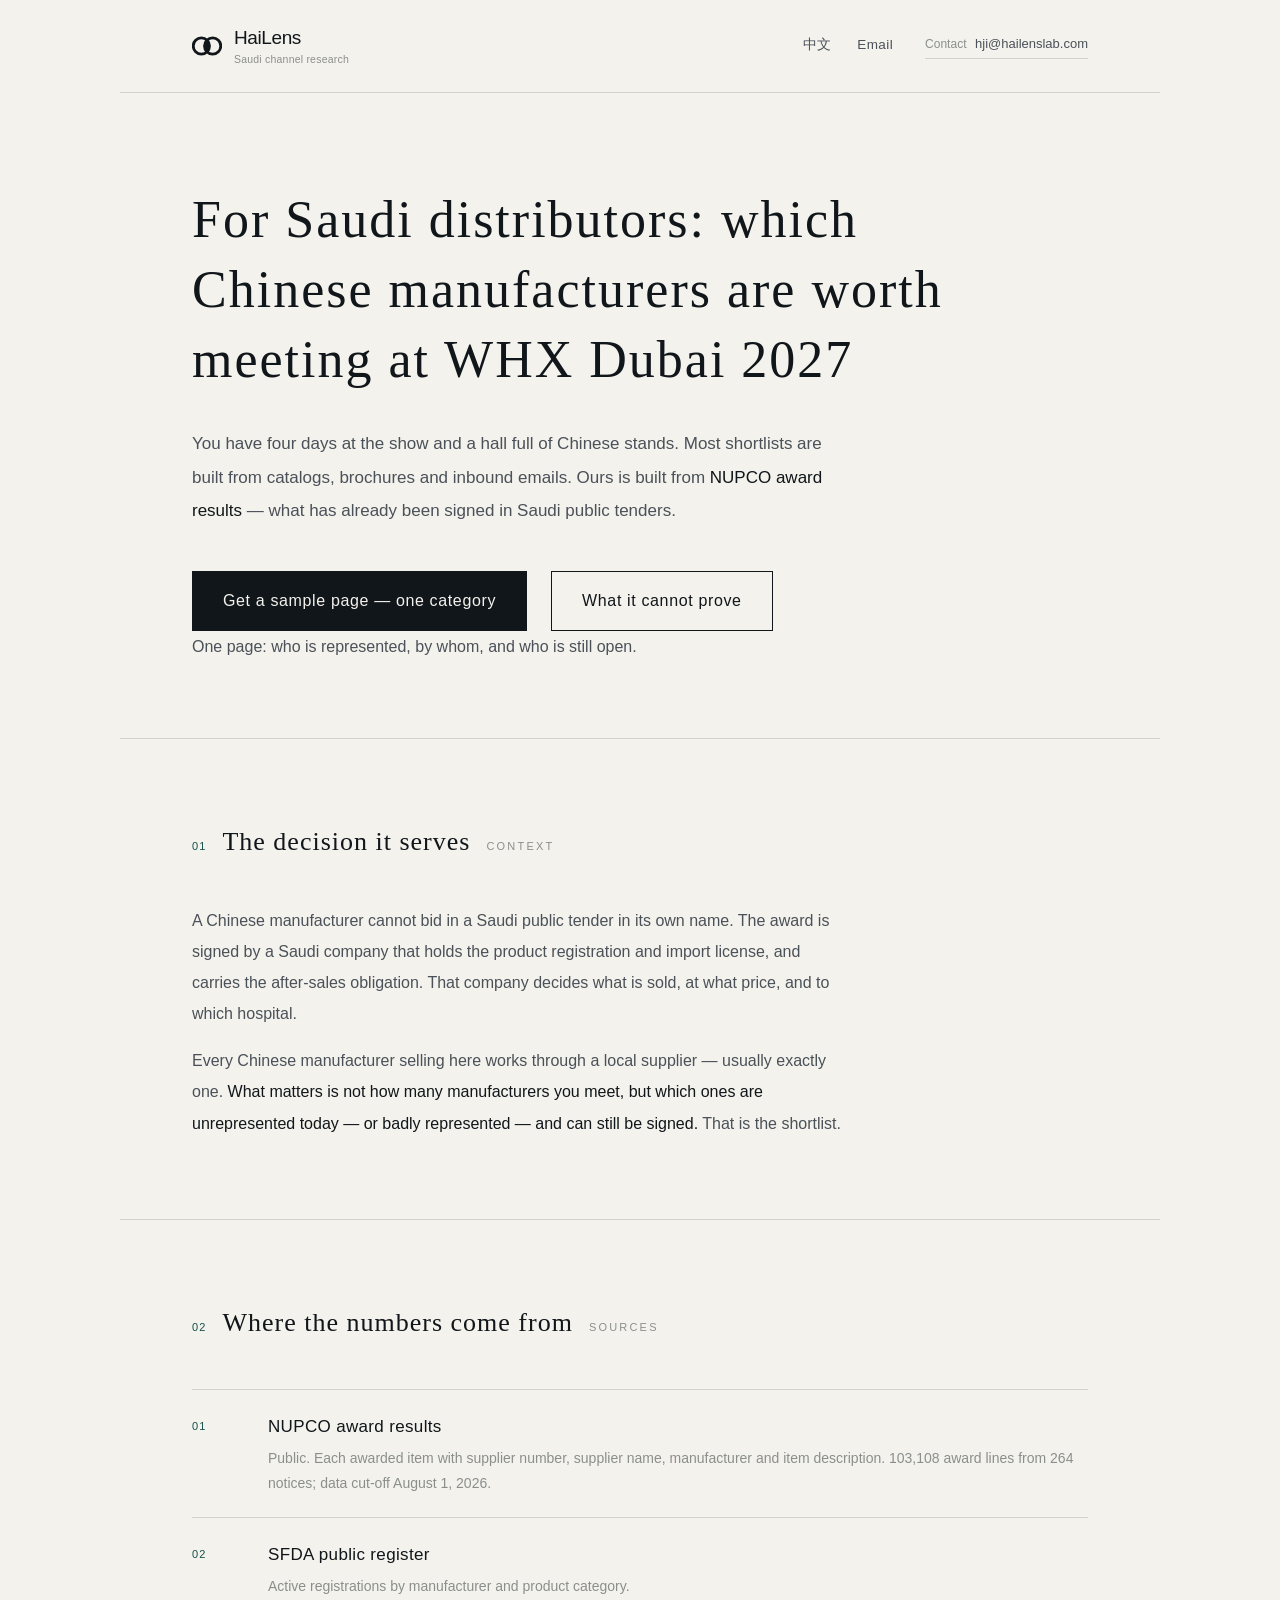
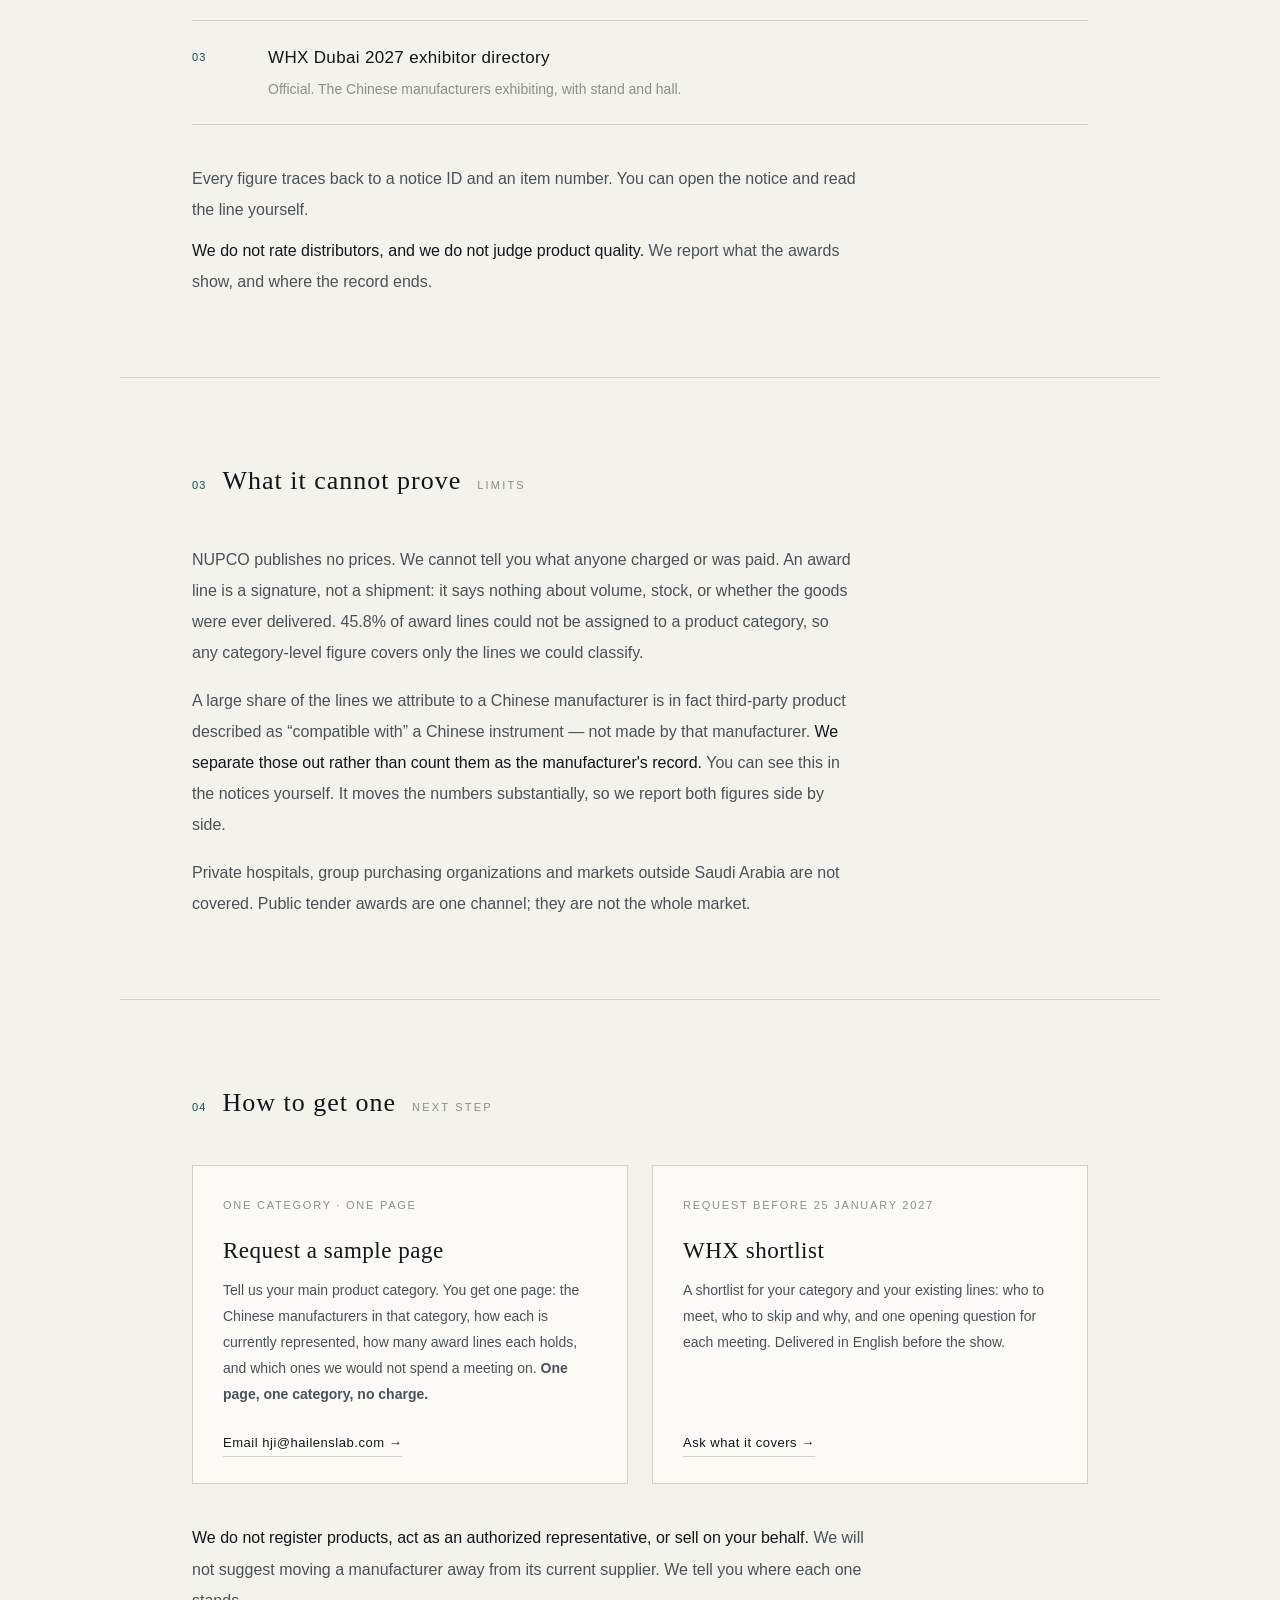
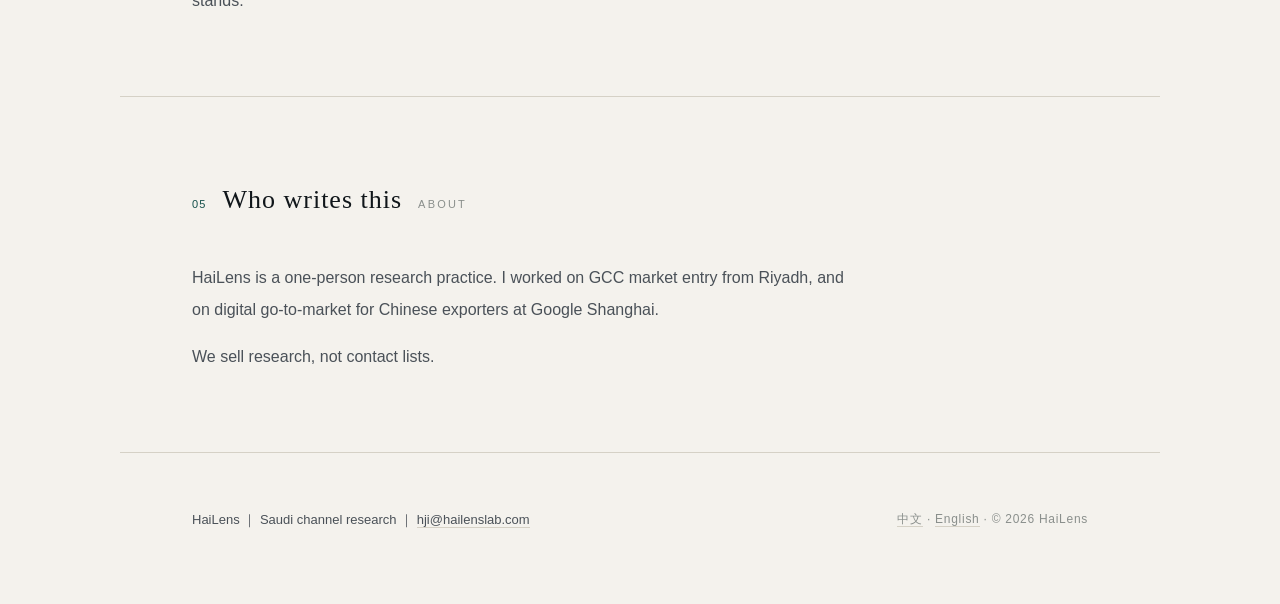
==== en/index.html @ 645e2575 "en: fresh-eyes business-English pass (12 edits) + About moved to bottom" ====
<!doctype html>
<html lang="en">
<head>
<meta charset="utf-8">
<meta name="viewport" content="width=device-width, initial-scale=1">
<title>HaiLens — Which Chinese manufacturers are worth meeting at WHX Dubai 2027</title>
<meta name="description" content="For Saudi distributors: which Chinese manufacturers in your category are already represented in NUPCO public tenders, by which local supplier, and which ones can be signed at low cost. Every figure traces to a notice ID.">
<meta property="og:type" content="website">
<meta property="og:url" content="https://hailenslab.com/en/">
<meta property="og:title" content="HaiLens — Which Chinese manufacturers are worth meeting at WHX Dubai 2027">
<meta property="og:description" content="Award results, not catalogs. For each Chinese manufacturer in your category: represented or not, by which local supplier, and how many award lines.">
<meta property="og:image" content="https://hailenslab.com/assets/og.png">
<meta name="twitter:card" content="summary_large_image">
<link rel="icon" href="../assets/favicon.svg" type="image/svg+xml">
<link rel="apple-touch-icon" href="../assets/apple-touch-icon.png">
<link rel="alternate" hreflang="zh-CN" href="https://hailenslab.com/">
<link rel="alternate" hreflang="en" href="https://hailenslab.com/en/">
<link rel="stylesheet" href="../assets/style.css">
<script src="../assets/hl-analytics.js" defer></script>
</head>
<body>

<header class="wrap top">
  <a class="brand" href="index.html">
    <img src="../assets/logo/hailens_mark_small.svg" width="30" height="30" alt="" aria-hidden="true">
    <span class="lockup"><span class="name">HaiLens</span><span class="tagline">Saudi channel research</span></span>
  </a>
  <nav class="nav" aria-label="Main">
    <a href="../index.html" hreflang="zh-CN" lang="zh-CN">中文</a>
    <a href="mailto:hji@hailenslab.com">Email</a>
  </nav>
  <a class="mail" href="mailto:hji@hailenslab.com"><span class="mail-lbl">Contact</span> hji@hailenslab.com</a>
</header>

<main>

  <section class="wrap hero">
    <h1>For Saudi distributors: which Chinese manufacturers are worth meeting at WHX Dubai 2027</h1>
    <p class="lede">
      You have four days at the show and a hall full of Chinese stands.
      Most shortlists are built from catalogs, brochures and inbound emails. Ours is built from <b>NUPCO award results</b> — what has already been signed in Saudi public tenders.
    </p>
    <div class="act">
      <a class="btn" href="mailto:hji@hailenslab.com?subject=Sample%20page%20request">Get a sample page — one category</a>
      <a class="btn ghost" href="#limits">What it cannot prove</a>
    </div>
    <p class="body">One page: who is represented, by whom, and who is still open.</p>
  </section>

  <section class="wrap sec" id="decision">
    <div class="sec-head">
      <span class="num">01</span>
      <h2>The decision it serves</h2>
      <span class="en">Context</span>
    </div>
    <p class="body">
      A Chinese manufacturer cannot bid in a Saudi public tender in its own name. The award is signed by a Saudi company that holds the product registration and import license, and carries the after-sales obligation. That company decides what is sold, at what price, and to which hospital.
    </p>
    <p class="body">
      Every Chinese manufacturer selling here works through a local supplier — usually exactly one. <b>What matters is not how many manufacturers you meet, but which ones are unrepresented today — or badly represented — and can still be signed.</b> That is the shortlist.
    </p>
  </section>

  <section class="wrap sec" id="data">
    <div class="sec-head">
      <span class="num">02</span>
      <h2>Where the numbers come from</h2>
      <span class="en">Sources</span>
    </div>
    <ol class="five" style="margin-top:44px">
      <li><span class="n">01</span><div><div class="t">NUPCO award results</div><div class="d">Public. Each awarded item with supplier number, supplier name, manufacturer and item description. 103,108 award lines from 264 notices; data cut-off August 1, 2026.</div></div></li>
      <li><span class="n">02</span><div><div class="t">SFDA public register</div><div class="d">Active registrations by manufacturer and product category.</div></div></li>
      <li><span class="n">03</span><div><div class="t">WHX Dubai 2027 exhibitor directory</div><div class="d">Official. The Chinese manufacturers exhibiting, with stand and hall.</div></div></li>
    </ol>
    <div class="sec-foot">
      <p>Every figure traces back to a notice ID and an item number. You can open the notice and read the line yourself.</p>
      <p><b>We do not rate distributors, and we do not judge product quality.</b> We report what the awards show, and where the record ends.</p>
    </div>
  </section>

  <section class="wrap sec" id="limits">
    <div class="sec-head">
      <span class="num">03</span>
      <h2>What it cannot prove</h2>
      <span class="en">Limits</span>
    </div>
    <p class="body">
      NUPCO publishes no prices. We cannot tell you what anyone charged or was paid.
      An award line is a signature, not a shipment: it says nothing about volume, stock, or whether the goods were ever delivered.
      45.8% of award lines could not be assigned to a product category, so any category-level figure covers only the lines we could classify.
    </p>
    <p class="body">
      A large share of the lines we attribute to a Chinese manufacturer is in fact third-party product described as “compatible with” a Chinese instrument — not made by that manufacturer. <b>We separate those out rather than count them as the manufacturer's record.</b> You can see this in the notices yourself. It moves the numbers substantially, so we report both figures side by side.
    </p>
    <p class="body">
      Private hospitals, group purchasing organizations and markets outside Saudi Arabia are not covered. Public tender awards are one channel; they are not the whole market.
    </p>
  </section>

  <section class="wrap sec" id="get">
    <div class="sec-head">
      <span class="num">04</span>
      <h2>How to get one</h2>
      <span class="en">Next step</span>
    </div>
    <div class="cards">
      <a class="card" href="mailto:hji@hailenslab.com?subject=Sample%20page%20request">
        <span class="lbl">One category · one page</span>
        <h3>Request a sample page</h3>
        <p>Tell us your main product category. You get one page: the Chinese manufacturers in that category, how each is currently represented, how many award lines each holds, and which ones we would not spend a meeting on. <b>One page, one category, no charge.</b></p>
        <span class="go">Email hji@hailenslab.com →</span>
      </a>
      <a class="card" href="mailto:hji@hailenslab.com?subject=WHX%20shortlist">
        <span class="lbl">Request before 25 January 2027</span>
        <h3>WHX shortlist</h3>
        <p>A shortlist for your category and your existing lines: who to meet, who to skip and why, and one opening question for each meeting. Delivered in English before the show.</p>
        <span class="go">Ask what it covers →</span>
      </a>
    </div>
    <div class="sec-foot">
      <p><b>We do not register products, act as an authorized representative, or sell on your behalf.</b> We will not suggest moving a manufacturer away from its current supplier. We tell you where each one stands.</p>
    </div>
  </section>

  <section class="wrap sec" id="about">
    <div class="sec-head">
      <span class="num">05</span>
      <h2>Who writes this</h2>
      <span class="en">About</span>
    </div>
    <p class="body">
      HaiLens is a one-person research practice. I worked on GCC market entry from Riyadh, and on digital go-to-market for Chinese exporters at Google Shanghai.
    </p>
    <p class="body">
      We sell research, not contact lists.
    </p>
  </section>

</main>

<footer class="wrap foot">
  <div class="l">HaiLens ｜ Saudi channel research ｜ <a href="mailto:hji@hailenslab.com">hji@hailenslab.com</a></div>
  <div class="r"><a href="../index.html" hreflang="zh-CN" lang="zh-CN">中文</a> · <a href="index.html">English</a> · © 2026 HaiLens</div>
</footer>

</body>
</html>
---- assets/style.css ----
:root{
  --ink:#10161A; --ink-2:#4A5158; --ink-3:#8A8F8C;
  --paper:#F4F2ED; --paper-hi:#FBFAF7; --rule:#D5D1C6;
  --accent:#14504B; --alert:#B4501E;
  --wrap:1040px;
  --serif:'Songti SC','Source Han Serif SC','Noto Serif SC',Georgia,serif;
  --sans:'Inter','PingFang SC','Helvetica Neue',Arial,sans-serif;
}
*{box-sizing:border-box;margin:0;padding:0}
html{-webkit-text-size-adjust:100%}
body{
  background:var(--paper);color:var(--ink);
  font-family:var(--sans);font-size:16px;line-height:1.75;
  -webkit-font-smoothing:antialiased;
}
.wrap{max-width:var(--wrap);margin:0 auto;padding:0 72px}
a{color:inherit}
hr{border:0;border-top:1px solid var(--rule)}
.lbl{font-size:11px;letter-spacing:.16em;text-transform:uppercase;color:var(--ink-3)}

/* ---------- 顶栏 ---------- */
.top{padding-top:26px;padding-bottom:26px;display:flex;justify-content:space-between;align-items:center;gap:32px;flex-wrap:wrap;border-bottom:1px solid var(--rule)}
.brand{display:flex;align-items:center;gap:12px;text-decoration:none}
.brand svg,.brand img{display:block;width:auto}
.brand .name{font-size:19px;font-weight:500;letter-spacing:-.4px}
.top .mail{font-size:13px;color:var(--ink-2);text-decoration:none;border-bottom:1px solid var(--rule);padding-bottom:2px;white-space:nowrap}
.top .mail:hover{color:var(--ink);border-bottom-color:var(--ink)}

/* ---------- 导航 ---------- */
.nav{display:flex;align-items:center;flex-wrap:wrap;gap:8px 26px;margin-left:auto}
.nav a{
  font-size:13.5px;color:var(--ink-2);text-decoration:none;letter-spacing:.03em;
  white-space:nowrap;padding-bottom:2px;border-bottom:1px solid transparent;
  transition:color .15s,border-color .15s;
}
.nav a:hover,.nav a[aria-current="page"]{color:var(--ink);border-bottom-color:var(--ink)}

/* ---------- 首屏 ---------- */
.hero{padding-top:96px;padding-bottom:80px}
.hero h1{
  font-family:var(--serif);font-weight:400;
  font-size:clamp(30px,4.4vw,52px);line-height:1.35;letter-spacing:2px;
  max-width:820px;
}
.hero .lede{
  margin-top:32px;max-width:660px;
  font-size:17px;line-height:1.95;color:var(--ink-2);
}
.hero .lede b{color:var(--ink);font-weight:500}
.hero .act{margin-top:44px;display:flex;align-items:center;gap:24px;flex-wrap:wrap}

.btn{
  display:inline-block;background:var(--ink);color:var(--paper);
  padding:15px 30px;font-size:16px;letter-spacing:.04em;text-decoration:none;
  border:1px solid var(--ink);transition:background .15s,border-color .15s;
}
.btn:hover{background:var(--accent);border-color:var(--accent)}
.btn.ghost{background:transparent;color:var(--ink)}
.btn.ghost:hover{background:var(--ink);border-color:var(--ink);color:var(--paper)}
.btn-note{font-size:13px;color:var(--ink-3)}

/* ---------- 通用节 ---------- */
.sec{padding-top:80px;padding-bottom:80px;border-top:1px solid var(--rule)}
.sec-head{display:flex;align-items:baseline;gap:16px;margin-bottom:40px}
.sec-head .num{font-size:11px;letter-spacing:.1em;color:var(--accent)}
.sec-head h2{font-family:var(--serif);font-size:26px;font-weight:400;letter-spacing:1px}
.sec-head .en{font-size:11px;letter-spacing:.2em;text-transform:uppercase;color:var(--ink-3)}
.body{font-size:16px;color:var(--ink-2);line-height:1.95;max-width:660px}
.body b{color:var(--ink);font-weight:500}
.body + .body{margin-top:16px}

/* ---------- 五项 ---------- */
.five{list-style:none;margin-top:8px;border-top:1px solid var(--rule)}
.five li{
  display:grid;grid-template-columns:56px 1fr;gap:20px;
  padding:22px 0;border-bottom:1px solid var(--rule);
}
.five .n{font-size:11px;letter-spacing:.1em;color:var(--accent);padding-top:5px}
.five .t{font-size:17px;letter-spacing:.02em}
.five .d{font-size:14px;color:var(--ink-3);margin-top:4px;line-height:1.75}

/* ---------- 不适合 ---------- */
.no{list-style:none;margin-top:4px}
.no li{
  padding:14px 0 14px 26px;position:relative;
  font-size:15px;color:var(--ink-2);border-bottom:1px solid var(--rule);
}
.no li::before{content:"";position:absolute;left:0;top:26px;width:12px;height:1px;background:var(--alert)}
.no li b{color:var(--ink);font-weight:500}

/* ---------- 表单 ---------- */
.form-wrap{display:grid;grid-template-columns:1fr 1.1fr;gap:72px;align-items:start}
.form{display:grid;gap:26px}
.field{display:grid;gap:7px}
.field label{font-size:11px;letter-spacing:.14em;color:var(--ink-3)}
.field label .opt{color:#B4B0A6;letter-spacing:.04em}
.field input,.field textarea{
  width:100%;border:0;border-bottom:1px solid var(--rule);
  background:transparent;padding:9px 0;
  font-family:inherit;font-size:16px;color:var(--ink);
  border-radius:0;appearance:none;
}
.field select{
  width:100%;border:0;border-bottom:1px solid var(--rule);
  background:transparent;padding:9px 0;
  font-family:inherit;font-size:16px;color:var(--ink);
  border-radius:0;
}
.field input:focus,.field textarea:focus,.field select:focus{outline:none;border-bottom-color:var(--ink)}
.field textarea{resize:vertical;min-height:64px}
.field input::placeholder,.field textarea::placeholder{color:#B4B0A6}
.form .btn{width:100%;text-align:center;margin-top:6px;cursor:pointer;font-family:inherit}
.form .fine{font-size:12px;color:var(--ink-3);line-height:1.8}
.hp{position:absolute;left:-9999px;width:1px;height:1px;overflow:hidden}

/* ---------- 为什么 ---------- */
.story{max-width:660px}
.story p{font-size:16px;line-height:2;color:var(--ink-2)}
.story p + p{margin-top:18px}
.story .last{font-family:var(--serif);font-size:22px;line-height:1.7;color:var(--ink);letter-spacing:.5px;margin-top:30px}

/* ---------- 页脚 ---------- */
.foot{padding-top:56px;padding-bottom:72px;border-top:1px solid var(--rule);display:flex;justify-content:space-between;gap:24px;flex-wrap:wrap}
.foot .l{font-size:13px;color:var(--ink-2)}
.foot .r{font-size:12px;color:var(--ink-3);letter-spacing:.06em}
.foot a{text-decoration:none;border-bottom:1px solid var(--rule)}

/* ---------- 提交成功页 ---------- */
.done{min-height:70vh;display:flex;flex-direction:column;justify-content:center;padding-top:96px;padding-bottom:96px}
.done h1{font-family:var(--serif);font-size:clamp(28px,4vw,44px);font-weight:400;letter-spacing:1.5px;line-height:1.4}
.done p{margin-top:26px;font-size:16px;color:var(--ink-2);max-width:560px;line-height:1.95}

@media (max-width:880px){
  .wrap{padding-left:24px;padding-right:24px}
  .hero{padding-top:56px;padding-bottom:48px}
  .sec{padding-top:56px;padding-bottom:56px}
  .form-wrap{grid-template-columns:1fr;gap:40px}
  .five li{grid-template-columns:36px 1fr;gap:12px}
  .top{gap:10px 16px;padding-top:20px;padding-bottom:16px}
  .nav{order:3;flex-basis:100%;margin-left:0;gap:6px 22px;padding-top:2px}
  .nav a{font-size:13px}
  .top .mail{margin-left:auto;font-size:12px}
  .foot{flex-direction:column;gap:10px}
  .foot .r{line-height:2}
}

/* ---------- 回信内容 ---------- */
.reply{margin-top:44px;padding-top:26px;border-top:1px solid var(--rule)}
.reply .lbl{margin-bottom:18px}
.reply ol{list-style:none;counter-reset:r}
.reply li{
  counter-increment:r;position:relative;padding:12px 0 12px 30px;
  font-size:14px;color:var(--ink-2);line-height:1.7;
  border-bottom:1px solid var(--rule);
}
.reply li::before{
  content:counter(r,decimal-leading-zero);position:absolute;left:0;top:13px;
  font-size:10px;letter-spacing:.08em;color:var(--accent);
}

.sample-form{margin-top:30px;max-width:820px;display:grid;grid-template-columns:repeat(3,1fr);gap:18px}
.sample-form .btn{grid-column:1/-1;justify-self:start;margin-top:6px;cursor:pointer;font-family:inherit}
.sample-form .fine{grid-column:1/-1;font-size:12px;color:var(--ink-3);line-height:1.8}
@media (max-width:820px){.sample-form{grid-template-columns:1fr}}

.scope-note{margin-top:14px;font-size:14px;color:var(--ink-3);letter-spacing:.02em}

/* ==========================================================
   门面页 v3：首页三屏 / 内容页 / 守则页
   ========================================================== */

/* ---------- 首页 ---------- */
.hero{padding-top:92px;padding-bottom:76px}
.hero .rules-line{margin-top:26px;font-size:13.5px;color:var(--ink-3);letter-spacing:.02em}
.hero .rules-line a{
  color:var(--ink-2);text-decoration:none;
  border-bottom:1px solid var(--rule);padding-bottom:2px;
  transition:color .15s,border-color .15s;
}
.hero .rules-line a:hover{color:var(--ink);border-bottom-color:var(--ink)}

.sec-foot{margin-top:38px;max-width:680px}
.sec-foot p{font-size:16px;color:var(--ink-2);line-height:1.95}
.sec-foot p + p{margin-top:10px}
.sec-foot b{color:var(--ink);font-weight:500}
.sec-link a{
  color:var(--ink);text-decoration:none;
  border-bottom:1px solid var(--rule);padding-bottom:2px;
}
.sec-link a:hover{border-bottom-color:var(--ink)}

/* ---------- 两张卡 ---------- */
.cards{display:grid;grid-template-columns:1fr 1fr;gap:24px;margin-top:8px}
.card{
  display:flex;flex-direction:column;
  padding:30px 30px 26px;min-height:236px;
  background:var(--paper-hi);border:1px solid var(--rule);
  text-decoration:none;
  transition:border-color .15s,background .15s,transform .15s;
}
.card:hover{border-color:var(--ink)}
.card .lbl{display:block;margin-bottom:18px}
.card h3{
  font-family:var(--serif);font-size:23px;font-weight:500;
  letter-spacing:.5px;line-height:1.5;color:var(--ink);
}
.card p{
  margin-top:10px;font-size:14px;line-height:1.85;color:var(--ink-2);
  max-width:none;
}
.card .go{
  margin-top:auto;padding-top:24px;
  font-size:13px;letter-spacing:.04em;color:var(--ink);
  border-bottom:1px solid var(--rule);align-self:flex-start;
  padding-bottom:2px;
}
.card:hover .go{color:var(--accent);border-bottom-color:var(--accent)}

.start-foot{
  margin-top:48px;padding-top:26px;border-top:1px solid var(--rule);
  display:flex;justify-content:space-between;align-items:baseline;
  gap:16px 32px;flex-wrap:wrap;
}
.founder{
  font-family:var(--serif);font-size:18px;line-height:1.85;
  letter-spacing:.3px;max-width:680px;
}
.founder a{color:var(--ink);text-decoration:none}
.founder a:hover{color:var(--accent)}
.founder .go{
  font-family:var(--sans);font-size:13px;color:var(--ink-3);
  white-space:nowrap;margin-left:6px;
}
.founder a:hover .go{color:var(--accent)}
.contact-line{font-size:13.5px;color:var(--ink-3);white-space:nowrap}
.contact-line a{
  color:var(--ink-2);text-decoration:none;
  border-bottom:1px solid var(--rule);padding-bottom:2px;
}
.contact-line a:hover{color:var(--ink);border-bottom-color:var(--ink)}

/* ---------- 内容页（about / apply） ---------- */
.page-hero{padding-top:76px;padding-bottom:40px}
.page-hero .kicker{
  font-size:11px;letter-spacing:.18em;text-transform:uppercase;
  color:var(--accent);
}
.page-hero h1{
  font-family:var(--serif);font-weight:400;
  font-size:clamp(30px,4.2vw,46px);line-height:1.35;letter-spacing:1.5px;
  margin-top:14px;
}
.page-body{padding-bottom:88px}
.apply-lead{margin-bottom:8px}
.apply-lead .body + .body{margin-top:16px}

/* ---------- 守则页 ---------- */
.principles{padding-bottom:0}
.principles .pr-hero{padding-top:72px;padding-bottom:8px}
.principles .kicker{
  font-size:11px;letter-spacing:.18em;text-transform:uppercase;
  color:var(--accent);
}
.principles .pr-hero h1{
  font-family:var(--serif);font-weight:400;
  font-size:clamp(34px,4.6vw,52px);line-height:1.25;letter-spacing:2px;
  margin-top:14px;
}
.principles .sub{
  font-family:var(--serif);font-size:21px;line-height:1.7;
  color:var(--ink-2);margin-top:14px;letter-spacing:.4px;max-width:760px;
}
.principles .lede{
  max-width:760px;margin-top:22px;font-size:16px;line-height:1.95;
  color:var(--ink-2);
}
.principles .lede b{color:var(--ink);font-weight:600}
.principles .chain-note{
  margin-top:16px;padding-left:14px;border-left:2px solid var(--accent);
  font-family:var(--serif);font-size:17px;line-height:1.9;
  color:var(--ink-2);max-width:780px;
}
.principles .pr-rule{border:0;border-top:1px solid var(--rule);margin:40px 0 0}
.principles .pr-item{
  display:grid;grid-template-columns:92px 1fr;gap:26px;
  padding:30px 0;border-top:1px solid var(--rule);
}
.principles .pr-item:first-of-type{border-top:0}
.principles .pno{
  font-family:var(--serif);font-size:44px;line-height:1;
  color:var(--accent);letter-spacing:-1px;
}
.principles .pno small{
  display:block;font-family:var(--sans);font-size:10px;
  letter-spacing:.16em;color:var(--ink-3);margin-top:8px;
}
.principles .pr-item h2{
  font-family:var(--serif);font-size:25px;font-weight:500;letter-spacing:.5px;
}
.principles .principle{
  font-size:16px;line-height:1.9;color:var(--ink);
  margin-top:8px;max-width:760px;
}
.principles .principle b{font-weight:600}
.principles .why{
  font-size:13.5px;line-height:1.8;color:var(--ink-2);
  margin-top:8px;max-width:760px;
}
.principles .ex{
  margin-top:14px;background:var(--paper-hi);border-left:2px solid var(--rule);
  padding:12px 16px;font-size:13px;line-height:1.8;color:var(--ink-2);
  max-width:820px;
}
.principles .ex .lbl{
  font-size:10.5px;letter-spacing:.14em;color:var(--ink-3);
  text-transform:uppercase;display:block;margin-bottom:3px;
}
.principles .ex b{color:var(--ink);font-weight:600}

.principles .check{margin-top:38px;background:var(--ink);color:var(--paper);padding:28px 32px}
.principles .check h3{
  font-family:var(--serif);font-size:20px;font-weight:400;letter-spacing:.5px;
}
.principles .check ol{margin:14px 0 0 18px;font-size:14px;line-height:1.9;color:#D8DFDB}
.principles .check li{padding:4px 0}
.principles .check b{color:#fff;font-weight:600}

.principles .quote{
  margin-top:34px;padding:24px 28px;border-left:2px solid var(--accent);
  background:var(--paper-hi);
}
.principles .quote p{
  font-family:var(--serif);font-size:20px;line-height:1.85;letter-spacing:.4px;
}
.principles .honest{
  margin-top:26px;border:1px solid var(--rule);padding:16px 18px;
  font-size:13px;color:var(--ink-2);line-height:1.8;
}
.principles .honest b{color:var(--ink)}
.principles .fine{
  margin-top:24px;font-size:12px;color:var(--ink-3);
  line-height:1.8;max-width:840px;
}
.principles .pr-block{padding-top:76px;padding-bottom:84px}
.principles .pr-block .body{margin-bottom:8px}
.principles .pr-block .five{margin-top:8px}
.principles .pr-block .body + .no{margin-top:24px}
.principles .pr-block .no li{max-width:780px}

/* ---------- 窄屏补充 ---------- */
@media (max-width:880px){
  .hero{padding-top:48px;padding-bottom:44px}
  .hero .act{gap:14px}
  .cards{grid-template-columns:1fr;gap:16px}
  .card{min-height:0;padding:24px 22px}
  .card h3{font-size:21px}
  .card .go{padding-top:20px}
  .start-foot{flex-direction:column;align-items:flex-start;gap:10px;margin-top:36px;padding-top:22px}
  .founder{font-size:16px}
  .contact-line{white-space:normal}
  .page-hero{padding-top:48px;padding-bottom:32px}
  .page-body{padding-bottom:60px}
  .principles .pr-hero{padding-top:48px}
  .principles .pr-hero h1{font-size:34px}
  .principles .sub{font-size:19px}
  .principles .pr-item{grid-template-columns:56px 1fr;gap:14px;padding:26px 0}
  .principles .pno{font-size:30px}
  .principles .check{padding:22px 20px}
  .principles .quote{padding:20px}
  .principles .quote p{font-size:18px}
  .principles .pr-block{padding-top:52px;padding-bottom:56px}
}

/* ---------- 首屏补充说明 / 直连说明 ---------- */
.hero-note{margin-top:14px;font-size:13px;color:var(--ink-3);line-height:1.75;letter-spacing:.02em;max-width:720px}

/* ---------- 卡片价格 ---------- */
.card .price{font-size:14px;color:var(--ink);font-weight:600;letter-spacing:.02em;margin-top:10px;line-height:1.7}
.card .price-sub{font-size:12.5px;color:var(--ink-3);margin-top:4px;line-height:1.7}

/* ---------- 品牌锁定：海镜 HaiLens + 定位陈述 ---------- */
.brand .lockup{display:flex;flex-direction:column;gap:3px;line-height:1.25}
.brand .tagline{font-size:10.5px;color:var(--ink-3);letter-spacing:.02em;white-space:nowrap}
.top .mail .mail-lbl{color:var(--ink-3);margin-right:5px;font-size:12px}
@media (max-width:820px){
  .brand .tagline{min-width:0;white-space:normal;max-width:210px;line-height:1.35}
  .sec-head .en{display:none}
}
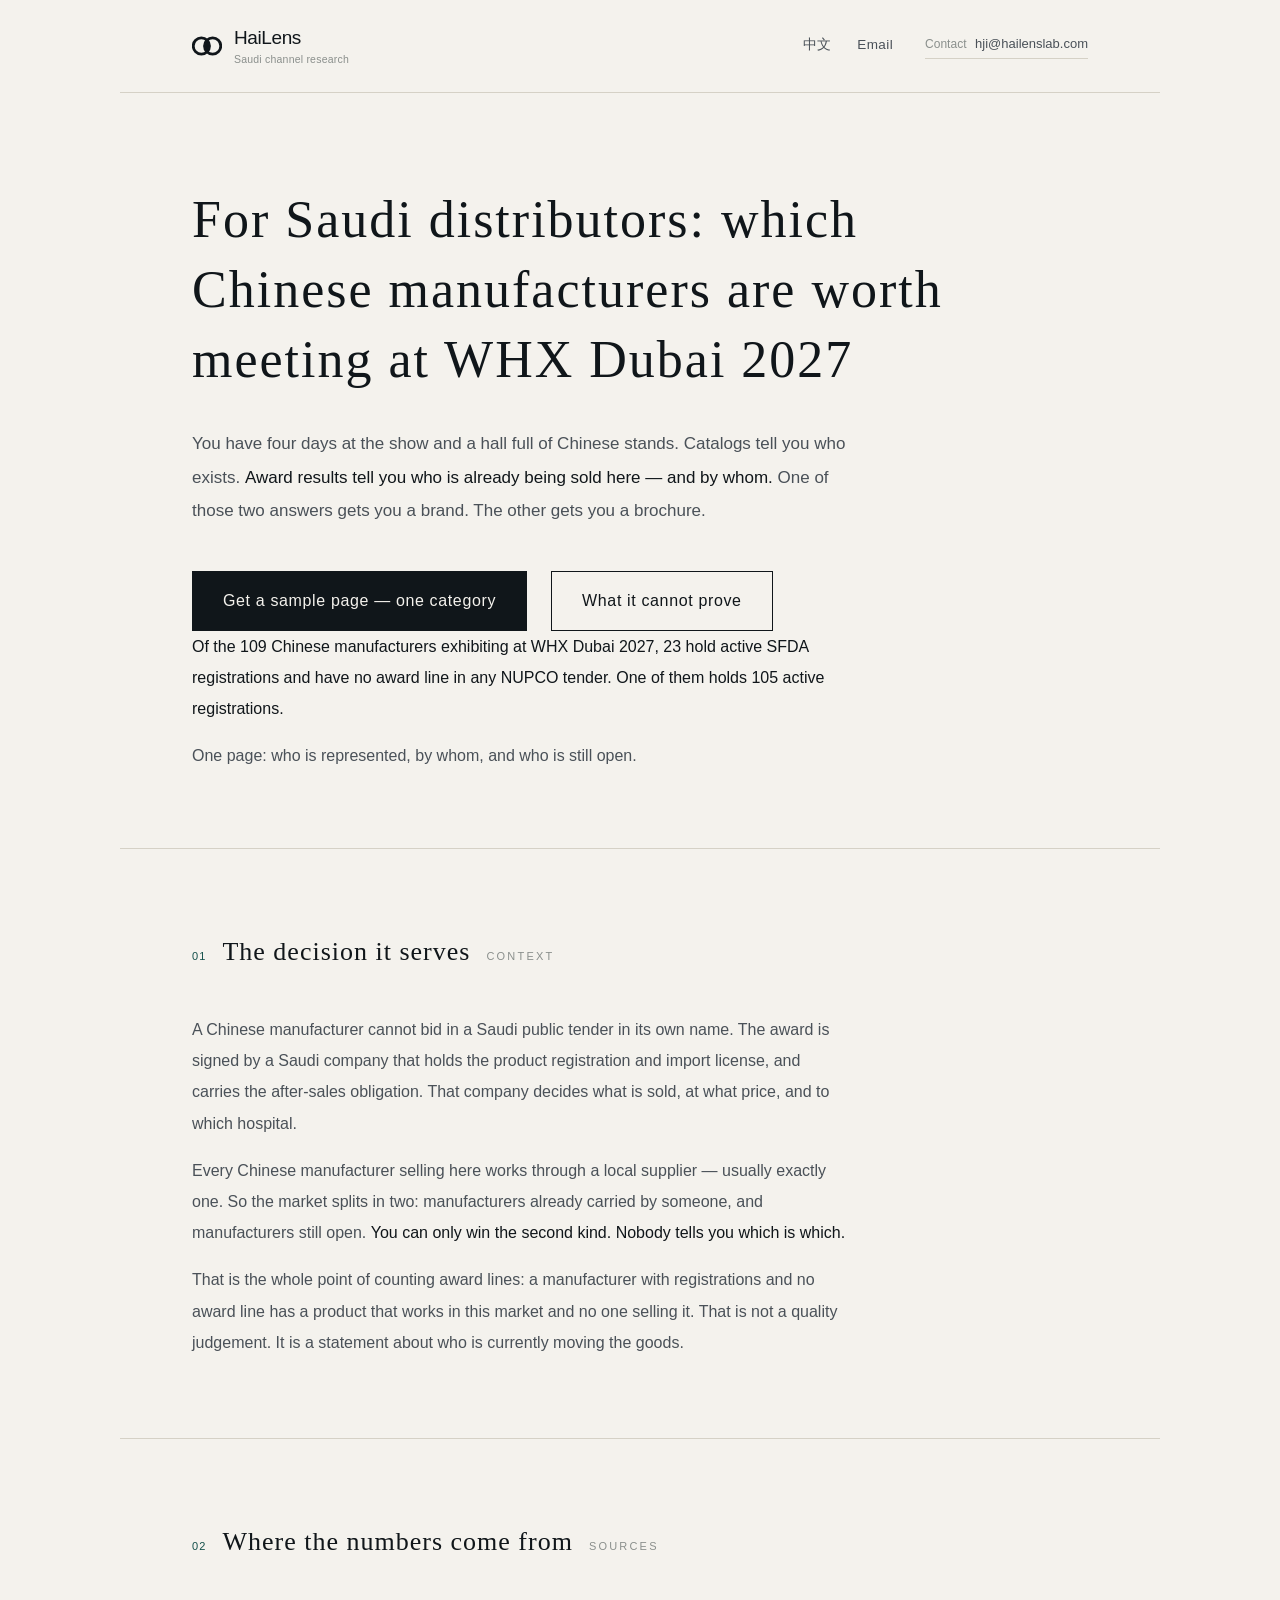
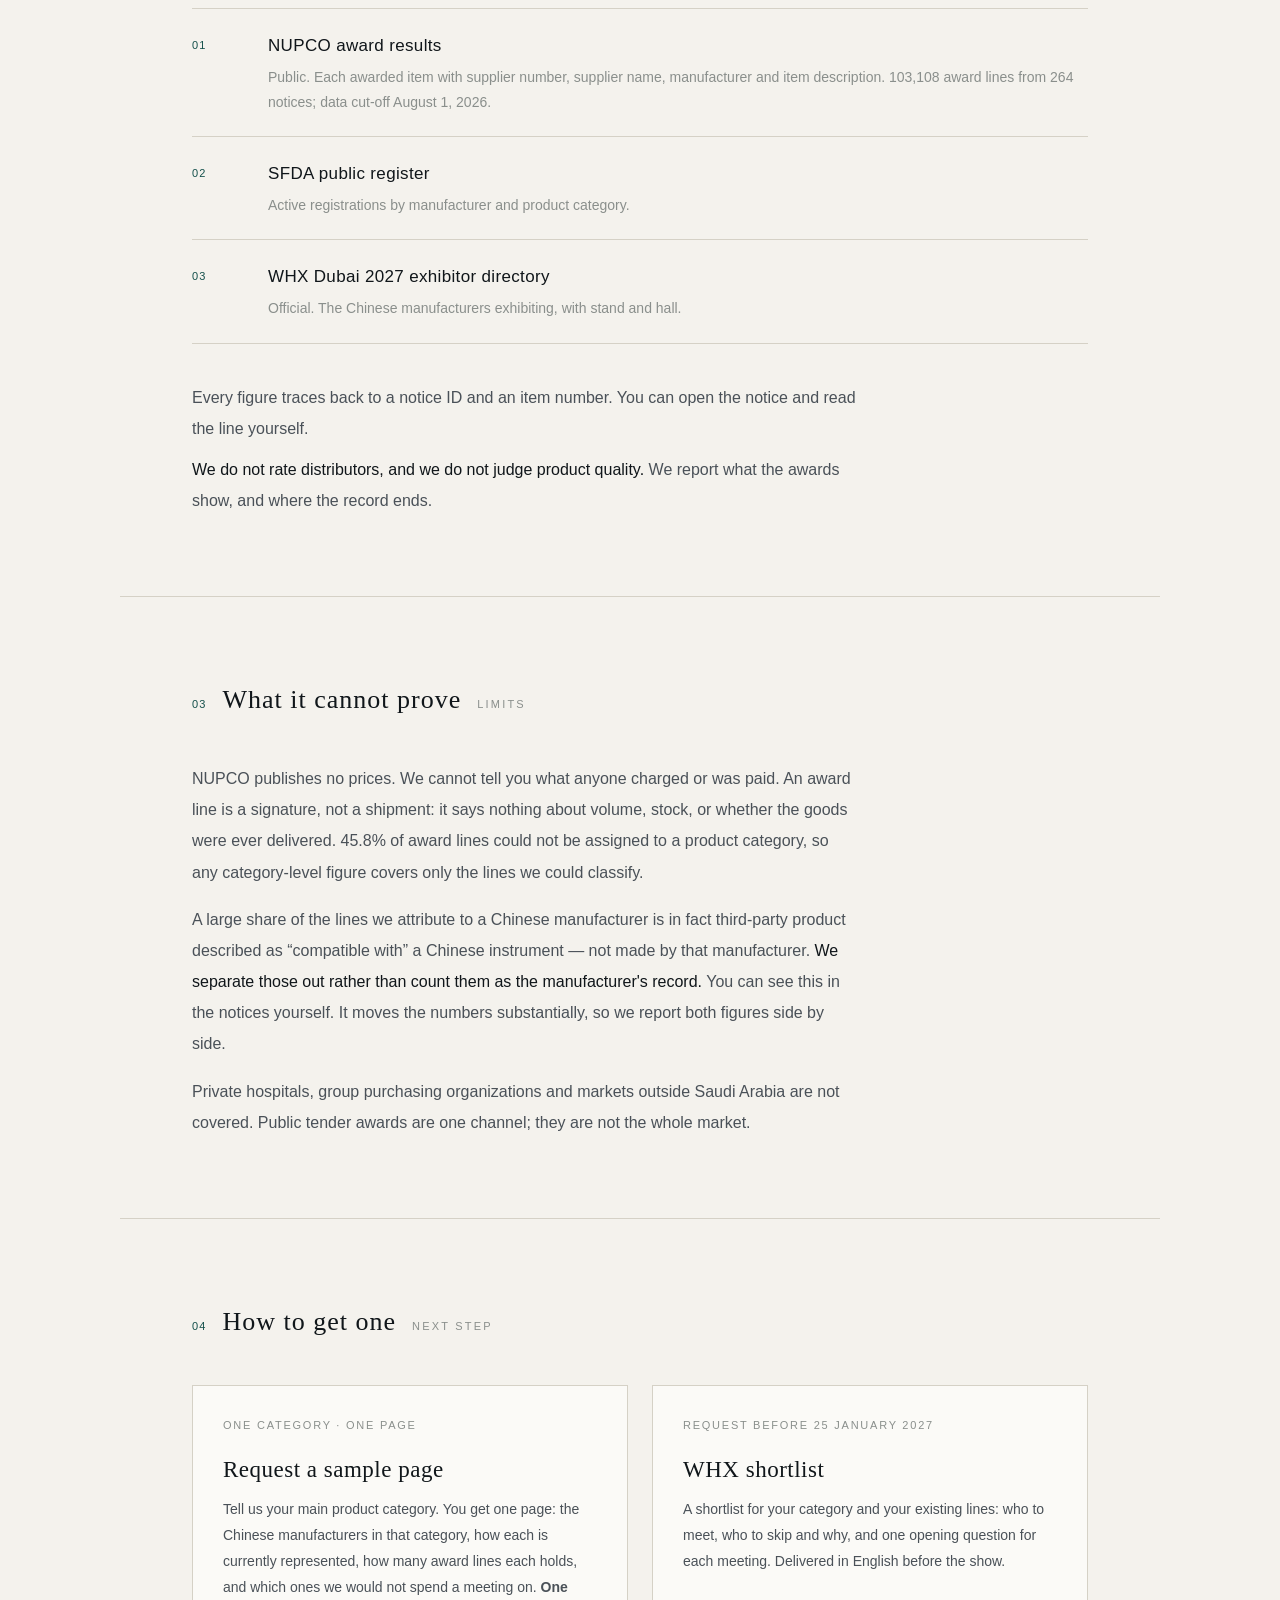
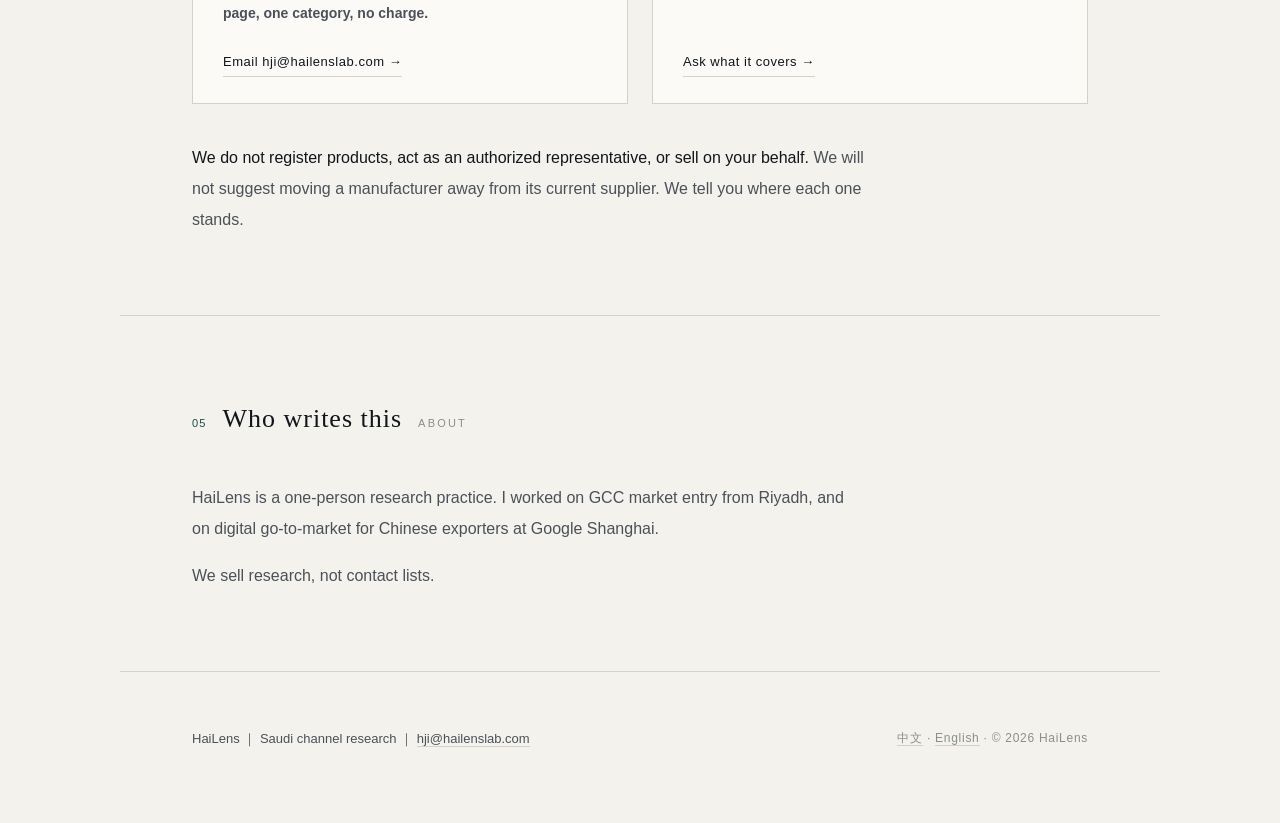
==== commit 71009662: "en: lead with the so-what - open vs already-taken brands, add the 23/109 and 105 numbers" ====
--- a/en/index.html
+++ b/en/index.html
@@ -38,12 +38,14 @@
     <h1>For Saudi distributors: which Chinese manufacturers are worth meeting at WHX Dubai 2027</h1>
     <p class="lede">
       You have four days at the show and a hall full of Chinese stands.
-      Most shortlists are built from catalogs, brochures and inbound emails. Ours is built from <b>NUPCO award results</b> — what has already been signed in Saudi public tenders.
+      Catalogs tell you who exists. <b>Award results tell you who is already being sold here — and by whom.</b>
+      One of those two answers gets you a brand. The other gets you a brochure.
     </p>
     <div class="act">
       <a class="btn" href="mailto:hji@hailenslab.com?subject=Sample%20page%20request">Get a sample page — one category</a>
       <a class="btn ghost" href="#limits">What it cannot prove</a>
     </div>
+    <p class="body"><b>Of the 109 Chinese manufacturers exhibiting at WHX Dubai 2027, 23 hold active SFDA registrations and have no award line in any NUPCO tender. One of them holds 105 active registrations.</b></p>
     <p class="body">One page: who is represented, by whom, and who is still open.</p>
   </section>
 
@@ -57,7 +59,10 @@
       A Chinese manufacturer cannot bid in a Saudi public tender in its own name. The award is signed by a Saudi company that holds the product registration and import license, and carries the after-sales obligation. That company decides what is sold, at what price, and to which hospital.
     </p>
     <p class="body">
-      Every Chinese manufacturer selling here works through a local supplier — usually exactly one. <b>What matters is not how many manufacturers you meet, but which ones are unrepresented today — or badly represented — and can still be signed.</b> That is the shortlist.
+      Every Chinese manufacturer selling here works through a local supplier — usually exactly one. So the market splits in two: manufacturers already carried by someone, and manufacturers still open. <b>You can only win the second kind. Nobody tells you which is which.</b>
+    </p>
+    <p class="body">
+      That is the whole point of counting award lines: a manufacturer with registrations and no award line has a product that works in this market and no one selling it. That is not a quality judgement. It is a statement about who is currently moving the goods.
     </p>
   </section>
 
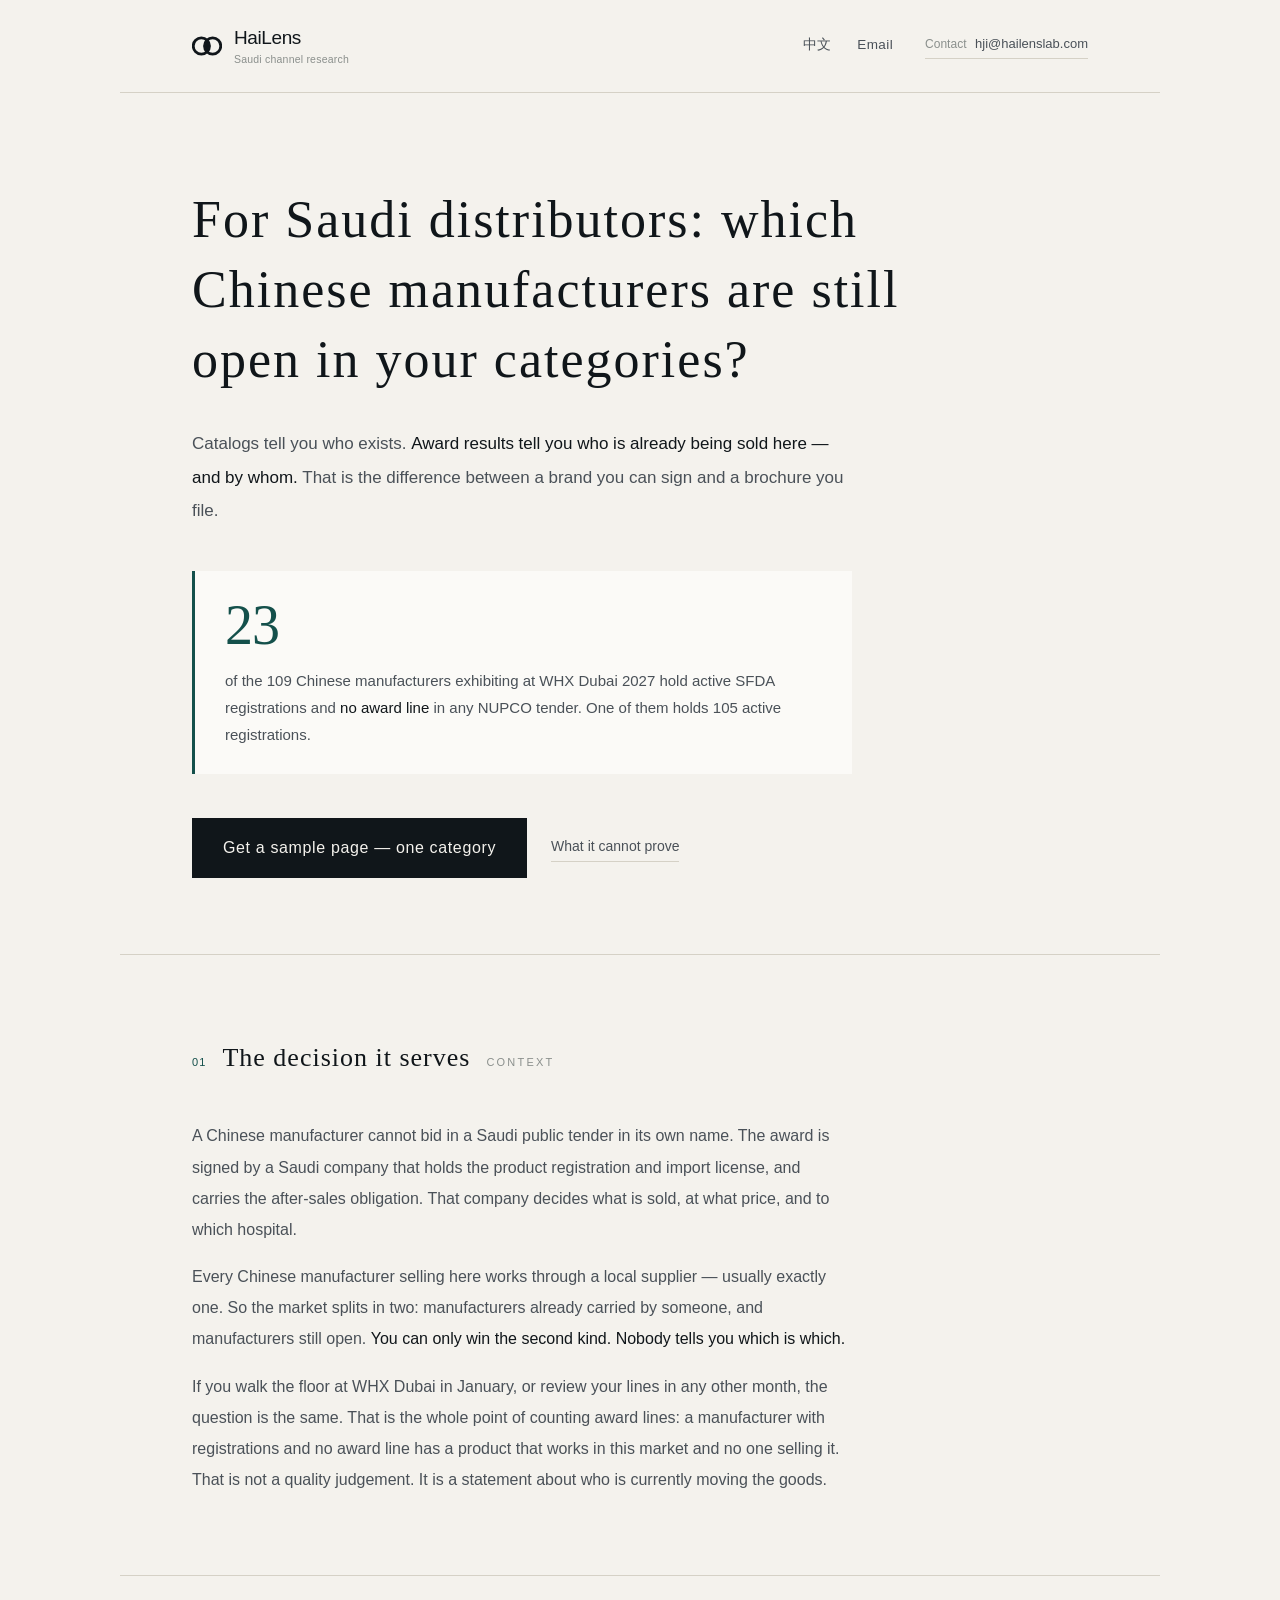
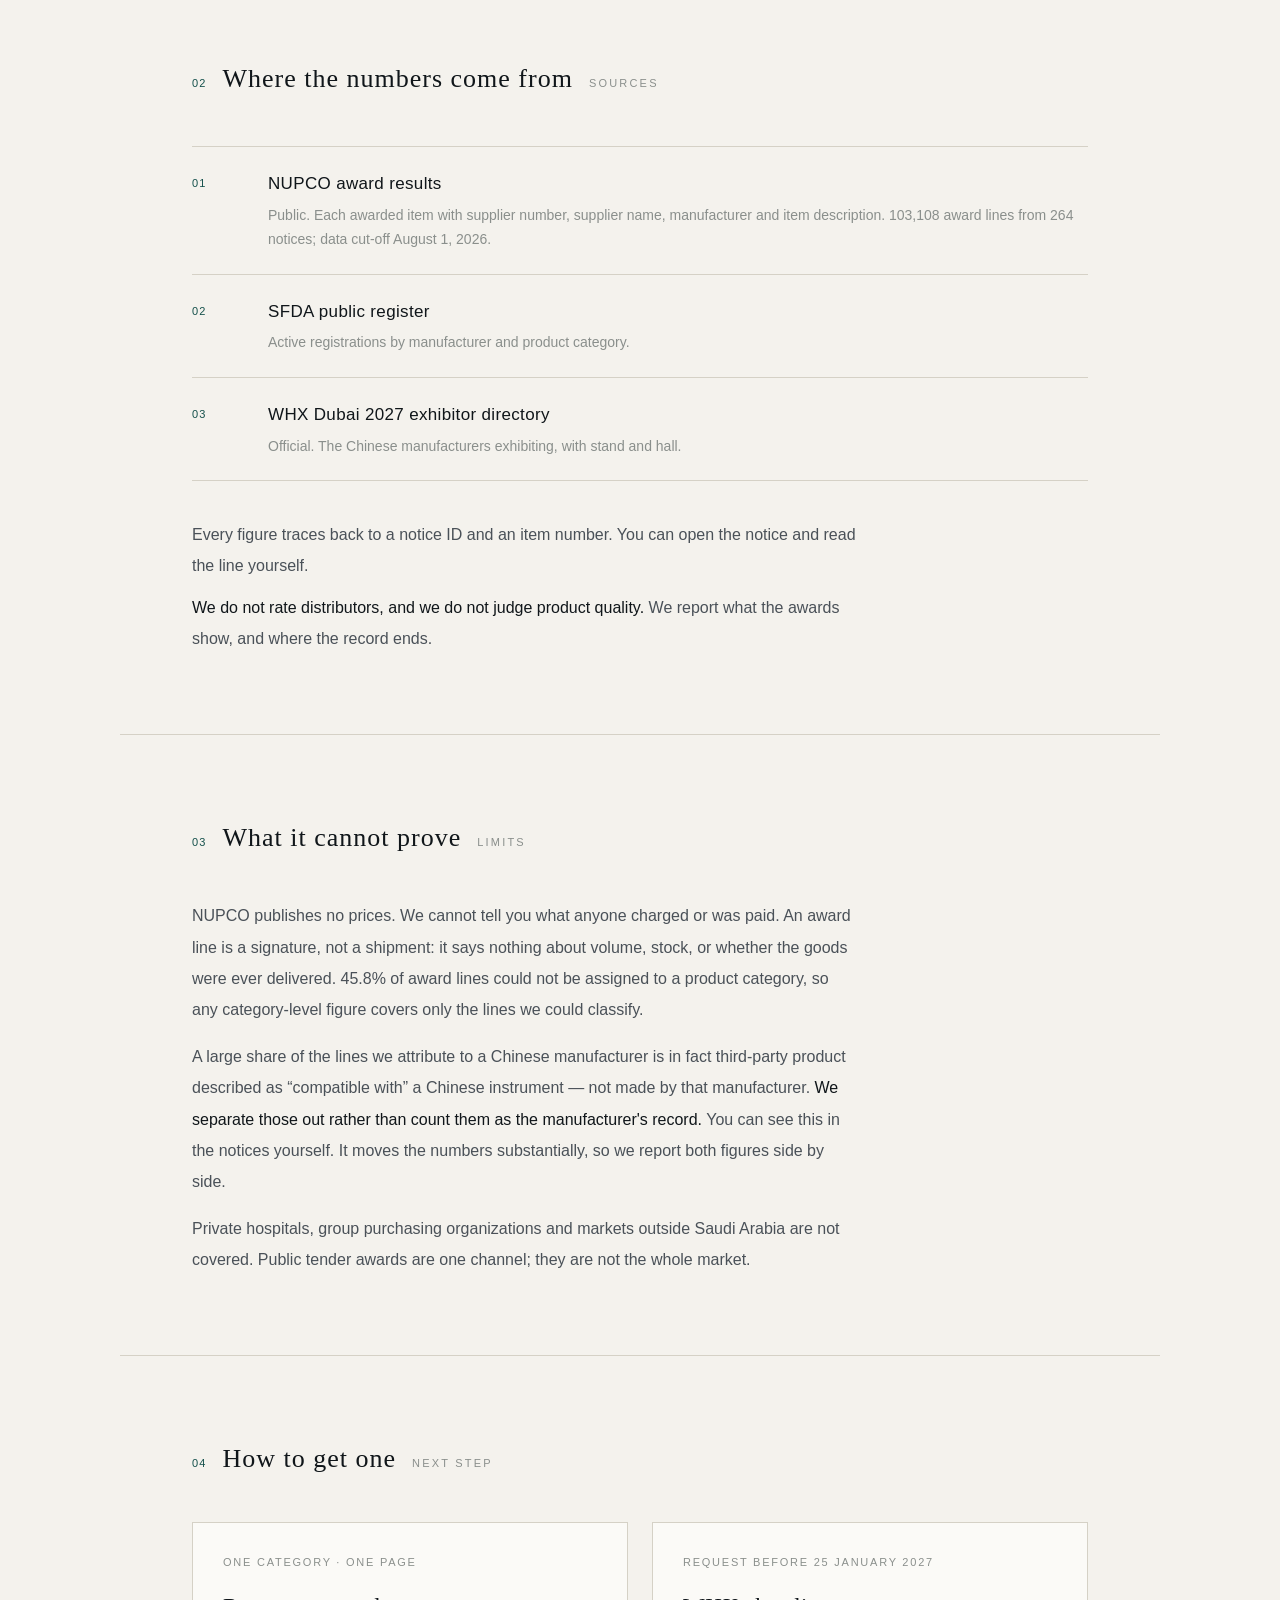
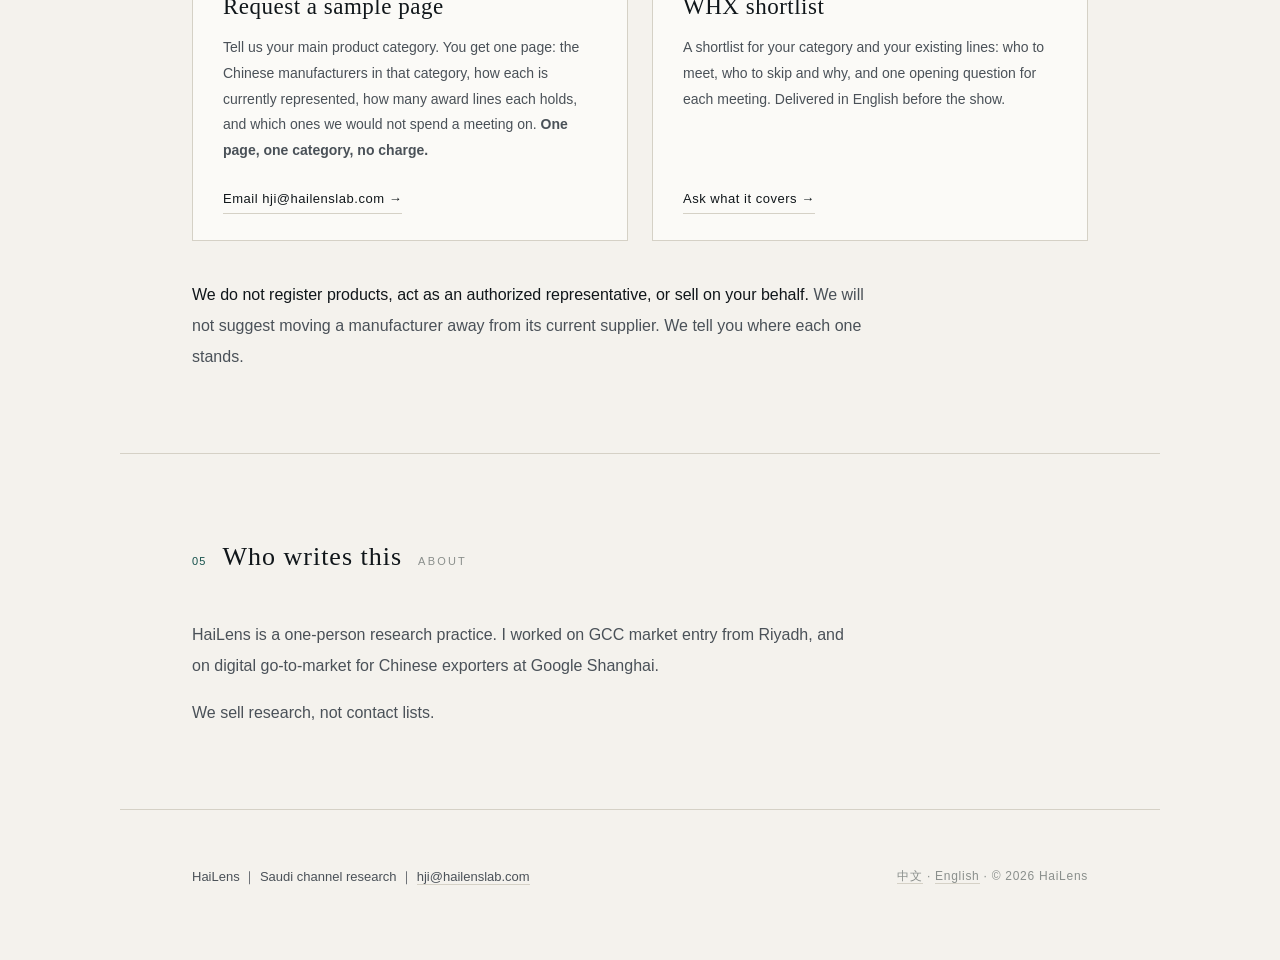
==== commit 26616b9d: "en: hero restructure - drop WHX dependency, stat block before CTA, single CTA" ====
--- a/en/index.html
+++ b/en/index.html
@@ -3,11 +3,11 @@
 <head>
 <meta charset="utf-8">
 <meta name="viewport" content="width=device-width, initial-scale=1">
-<title>HaiLens — Which Chinese manufacturers are worth meeting at WHX Dubai 2027</title>
+<title>HaiLens — Which Chinese manufacturers are still open in your categories</title>
 <meta name="description" content="For Saudi distributors: which Chinese manufacturers in your category are already represented in NUPCO public tenders, by which local supplier, and which ones can be signed at low cost. Every figure traces to a notice ID.">
 <meta property="og:type" content="website">
 <meta property="og:url" content="https://hailenslab.com/en/">
-<meta property="og:title" content="HaiLens — Which Chinese manufacturers are worth meeting at WHX Dubai 2027">
+<meta property="og:title" content="HaiLens — Which Chinese manufacturers are still open in your categories">
 <meta property="og:description" content="Award results, not catalogs. For each Chinese manufacturer in your category: represented or not, by which local supplier, and how many award lines.">
 <meta property="og:image" content="https://hailenslab.com/assets/og.png">
 <meta name="twitter:card" content="summary_large_image">
@@ -16,6 +16,15 @@
 <link rel="alternate" hreflang="zh-CN" href="https://hailenslab.com/">
 <link rel="alternate" hreflang="en" href="https://hailenslab.com/en/">
 <link rel="stylesheet" href="../assets/style.css">
+<style>
+  .stat{margin-top:44px;padding:26px 30px;border-left:3px solid var(--accent);background:var(--paper-hi);max-width:660px}
+  .stat-n{font-family:var(--serif);font-size:56px;line-height:1;color:var(--accent);letter-spacing:-1px}
+  .stat-t{margin-top:14px;font-size:15px;line-height:1.8;color:var(--ink-2)}
+  .stat-t b{color:var(--ink);font-weight:500}
+  .hero .act .link{font-size:14px;color:var(--ink-2);text-decoration:none;border-bottom:1px solid var(--rule);padding-bottom:2px}
+  .hero .act .link:hover{color:var(--ink);border-color:var(--ink)}
+  @media (max-width:640px){.stat-n{font-size:44px}.stat{padding:20px 22px}}
+</style>
 <script src="../assets/hl-analytics.js" defer></script>
 </head>
 <body>
@@ -35,18 +44,21 @@
 <main>
 
   <section class="wrap hero">
-    <h1>For Saudi distributors: which Chinese manufacturers are worth meeting at WHX Dubai 2027</h1>
+    <h1>For Saudi distributors: which Chinese manufacturers are still open in your categories?</h1>
     <p class="lede">
-      You have four days at the show and a hall full of Chinese stands.
       Catalogs tell you who exists. <b>Award results tell you who is already being sold here — and by whom.</b>
-      One of those two answers gets you a brand. The other gets you a brochure.
+      That is the difference between a brand you can sign and a brochure you file.
     </p>
+
+    <div class="stat">
+      <div class="stat-n">23</div>
+      <div class="stat-t">of the 109 Chinese manufacturers exhibiting at WHX Dubai 2027 hold active SFDA registrations and <b>no award line</b> in any NUPCO tender. One of them holds 105 active registrations.</div>
+    </div>
+
     <div class="act">
       <a class="btn" href="mailto:hji@hailenslab.com?subject=Sample%20page%20request">Get a sample page — one category</a>
-      <a class="btn ghost" href="#limits">What it cannot prove</a>
+      <a class="link" href="#limits">What it cannot prove</a>
     </div>
-    <p class="body"><b>Of the 109 Chinese manufacturers exhibiting at WHX Dubai 2027, 23 hold active SFDA registrations and have no award line in any NUPCO tender. One of them holds 105 active registrations.</b></p>
-    <p class="body">One page: who is represented, by whom, and who is still open.</p>
   </section>
 
   <section class="wrap sec" id="decision">
@@ -62,6 +74,7 @@
       Every Chinese manufacturer selling here works through a local supplier — usually exactly one. So the market splits in two: manufacturers already carried by someone, and manufacturers still open. <b>You can only win the second kind. Nobody tells you which is which.</b>
     </p>
     <p class="body">
+      If you walk the floor at WHX Dubai in January, or review your lines in any other month, the question is the same.
       That is the whole point of counting award lines: a manufacturer with registrations and no award line has a product that works in this market and no one selling it. That is not a quality judgement. It is a statement about who is currently moving the goods.
     </p>
   </section>
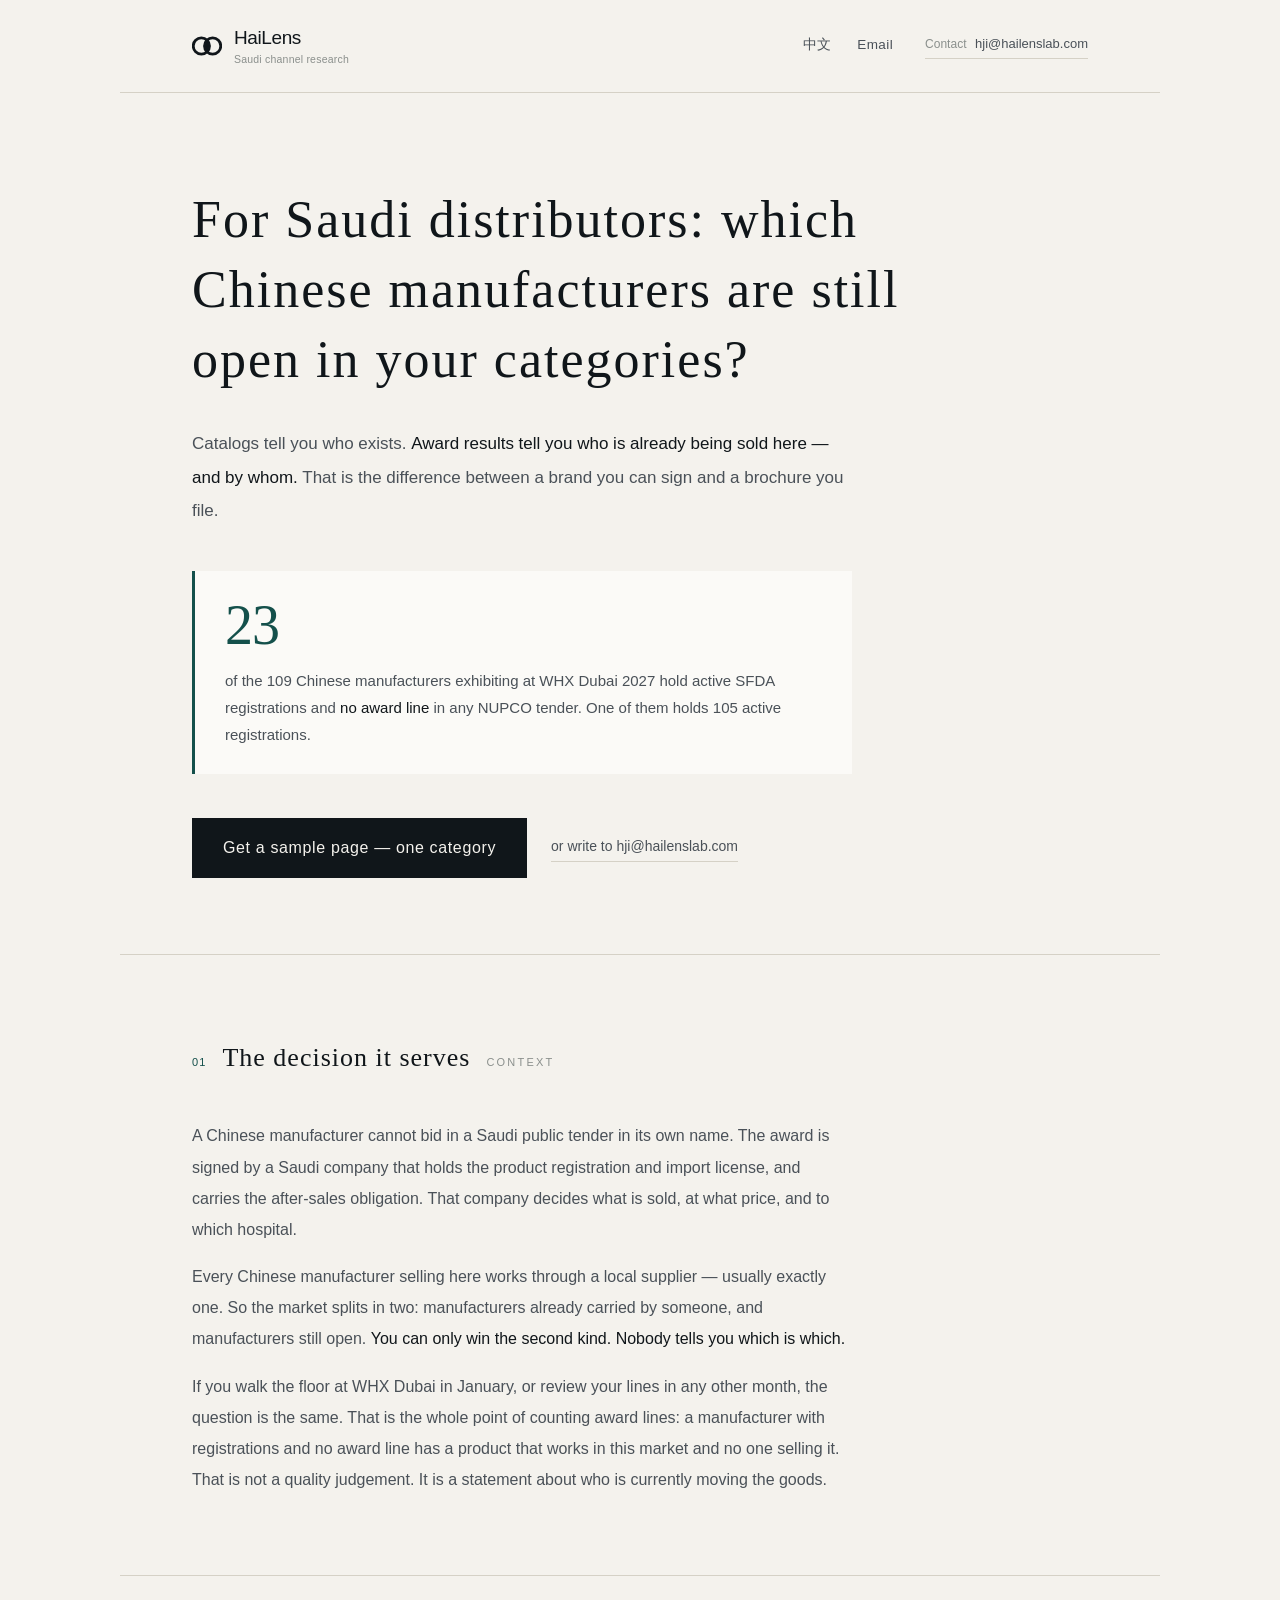
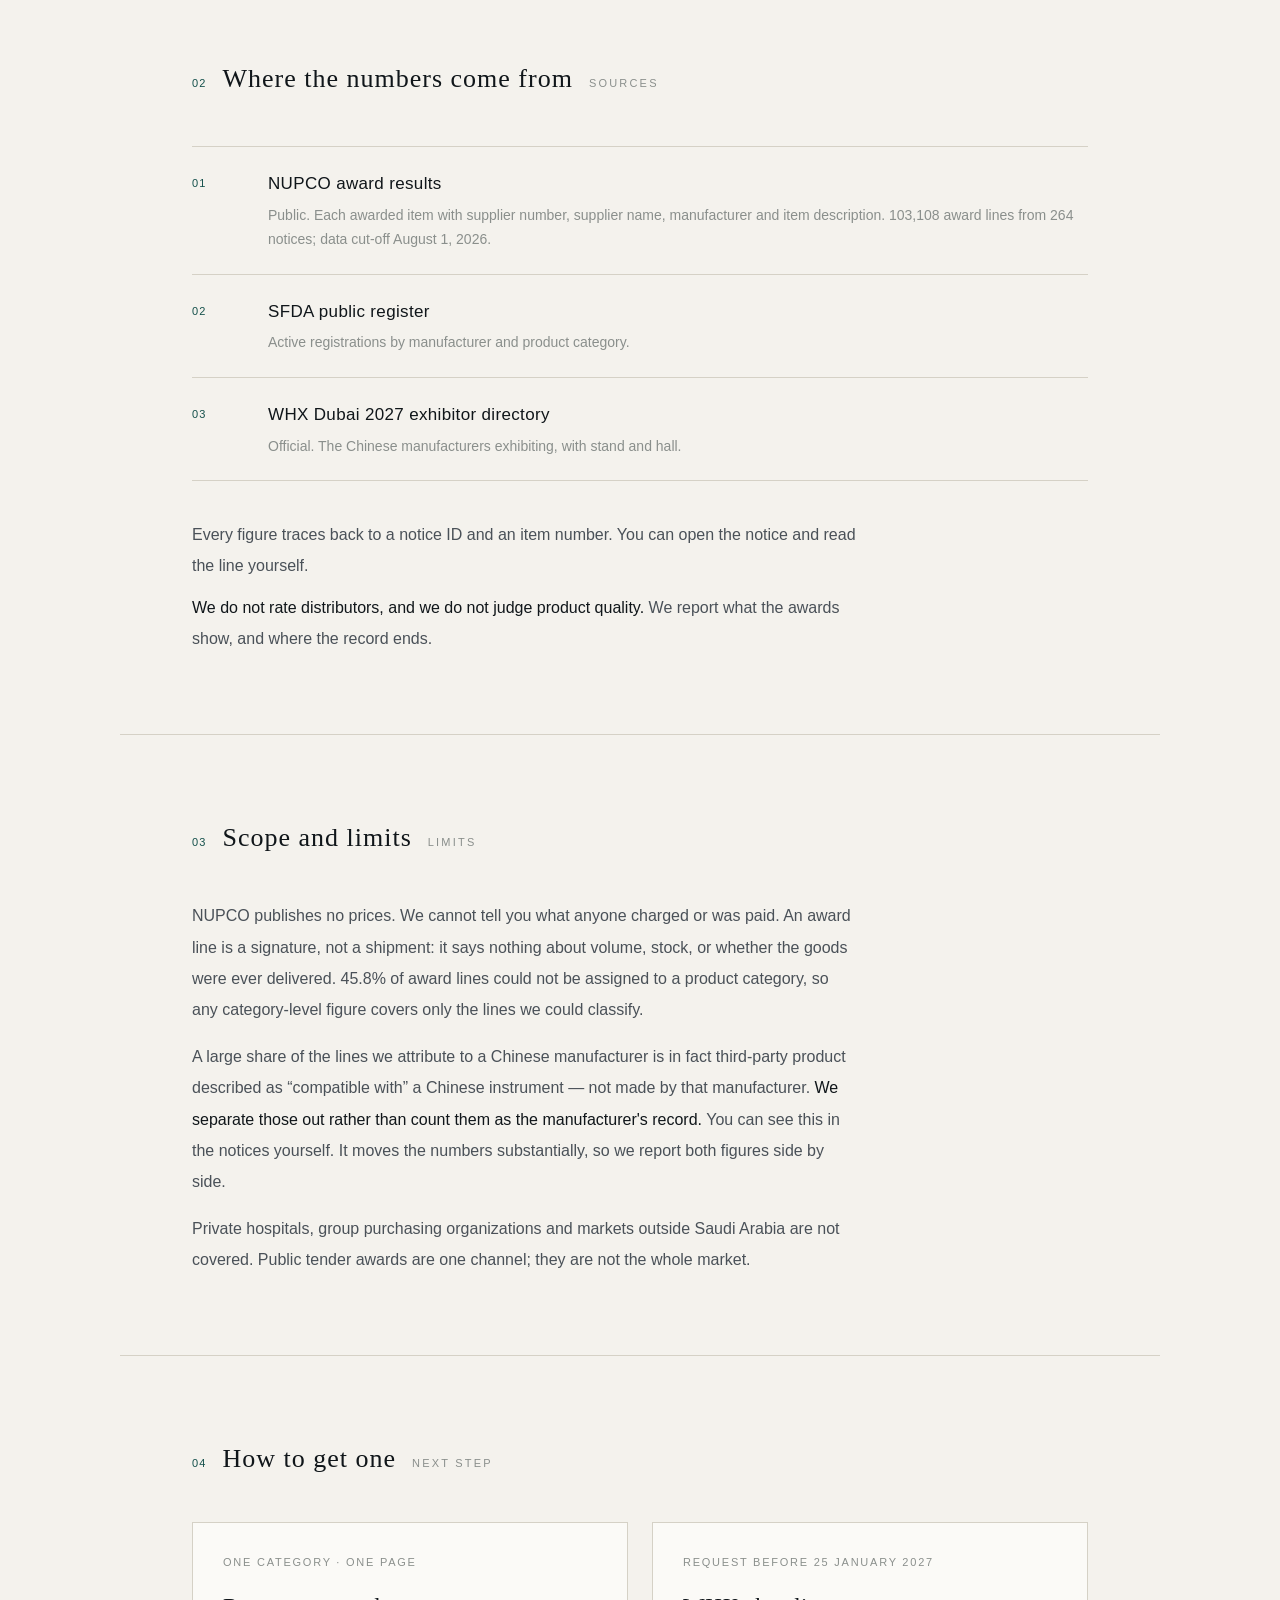
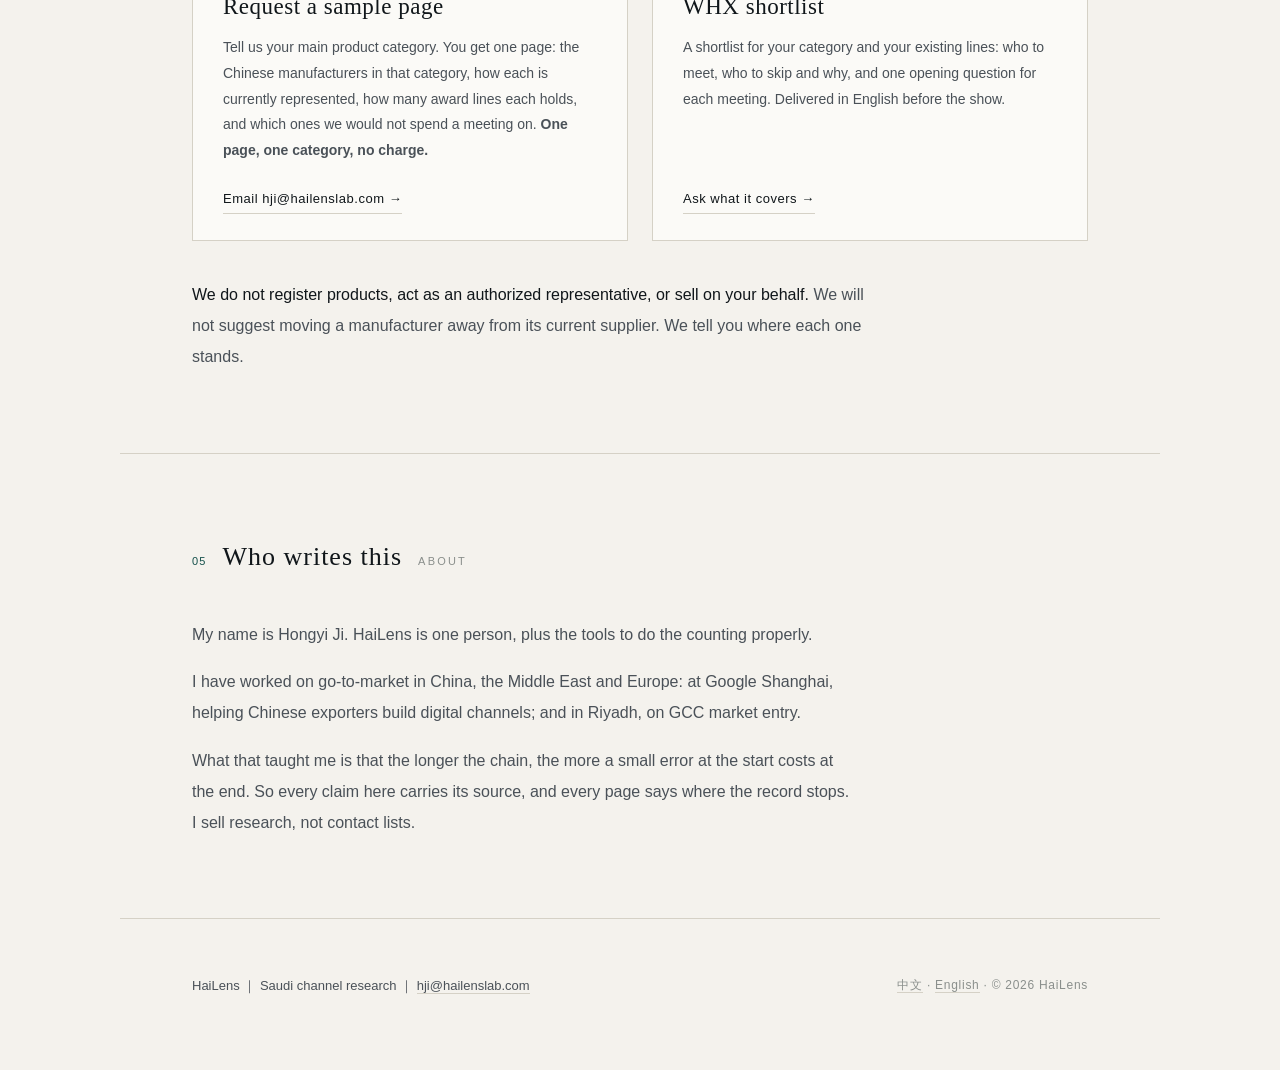
==== commit 83d5ea12: "en: hero email link instead of limits CTA; rename 03 to Scope and limits; About rewritten from CN ab" ====
--- a/en/index.html
+++ b/en/index.html
@@ -57,7 +57,7 @@
 
     <div class="act">
       <a class="btn" href="mailto:hji@hailenslab.com?subject=Sample%20page%20request">Get a sample page — one category</a>
-      <a class="link" href="#limits">What it cannot prove</a>
+      <a class="link" href="mailto:hji@hailenslab.com">or write to hji@hailenslab.com</a>
     </div>
   </section>
 
@@ -99,7 +99,7 @@
   <section class="wrap sec" id="limits">
     <div class="sec-head">
       <span class="num">03</span>
-      <h2>What it cannot prove</h2>
+      <h2>Scope and limits</h2>
       <span class="en">Limits</span>
     </div>
     <p class="body">
@@ -147,10 +147,13 @@
       <span class="en">About</span>
     </div>
     <p class="body">
-      HaiLens is a one-person research practice. I worked on GCC market entry from Riyadh, and on digital go-to-market for Chinese exporters at Google Shanghai.
+      My name is Hongyi Ji. HaiLens is one person, plus the tools to do the counting properly.
     </p>
     <p class="body">
-      We sell research, not contact lists.
+      I have worked on go-to-market in China, the Middle East and Europe: at Google Shanghai, helping Chinese exporters build digital channels; and in Riyadh, on GCC market entry.
+    </p>
+    <p class="body">
+      What that taught me is that the longer the chain, the more a small error at the start costs at the end. So every claim here carries its source, and every page says where the record stops. I sell research, not contact lists.
     </p>
   </section>
 
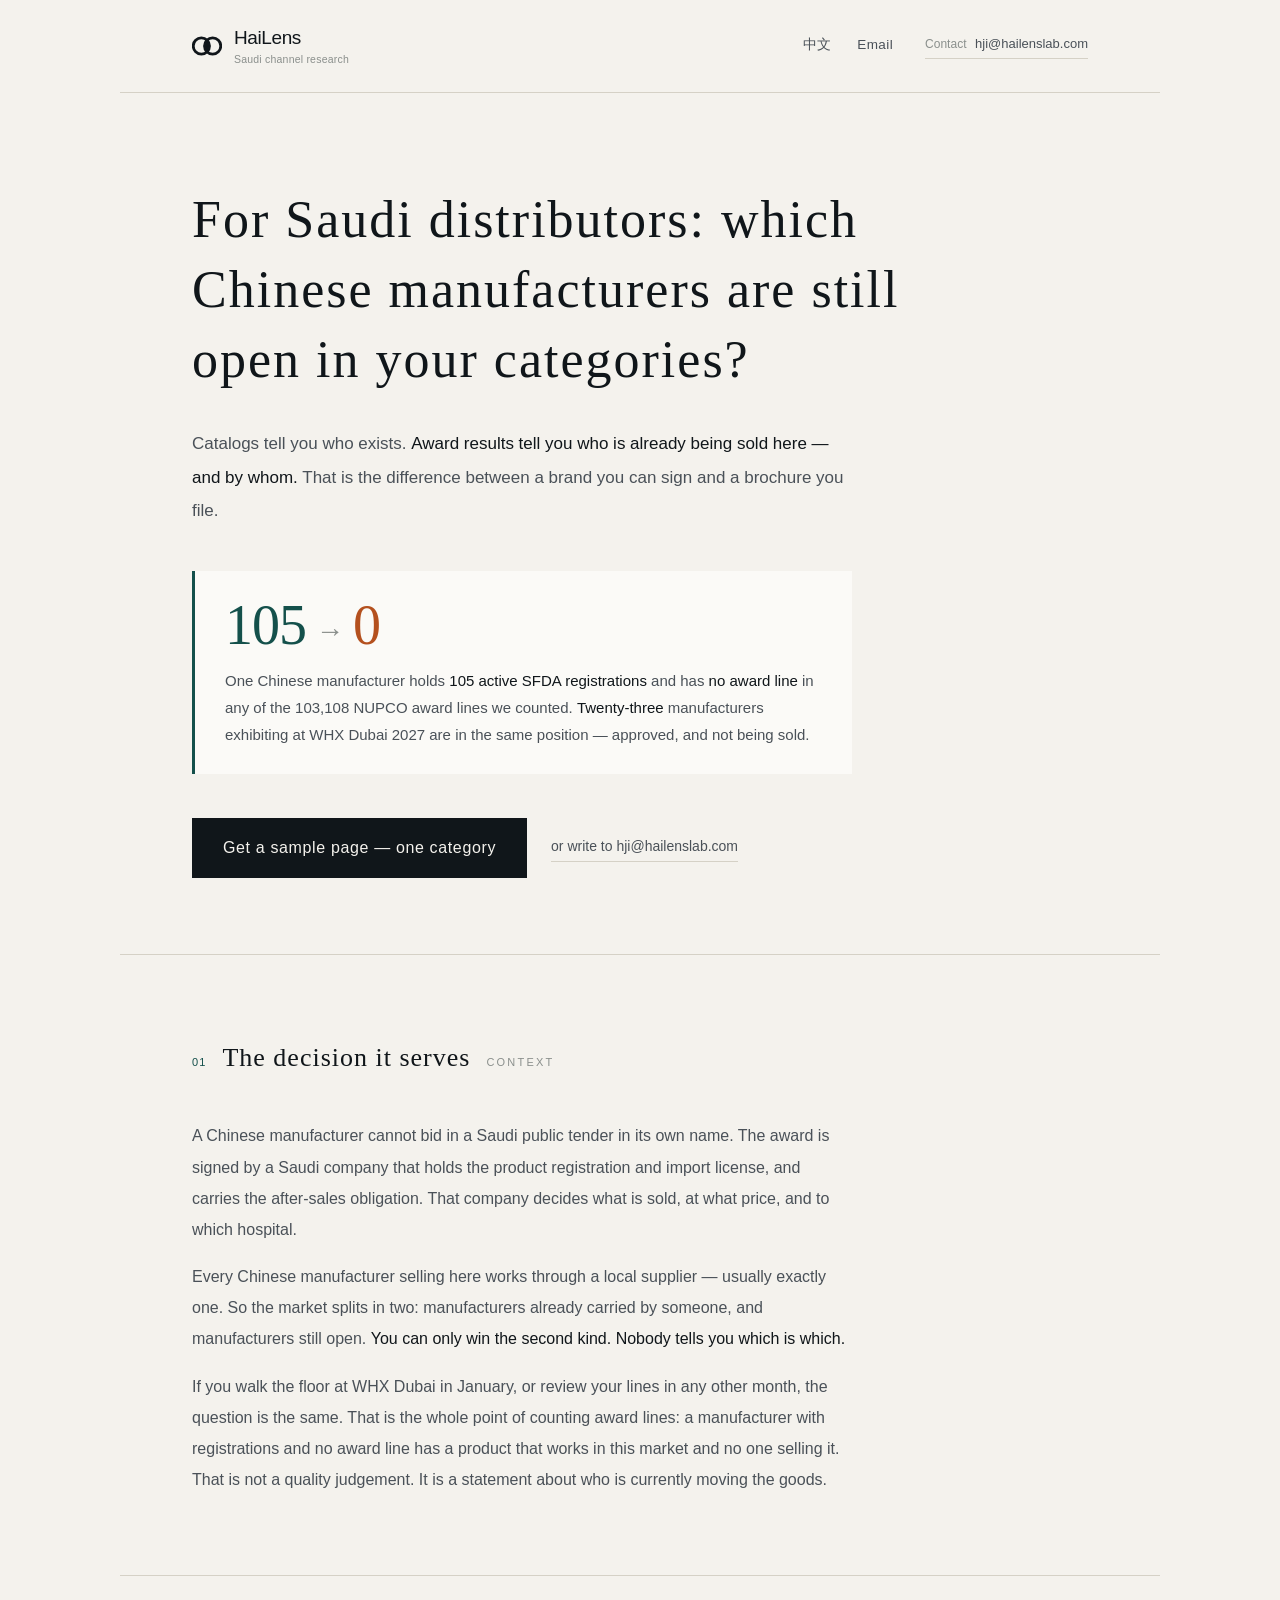
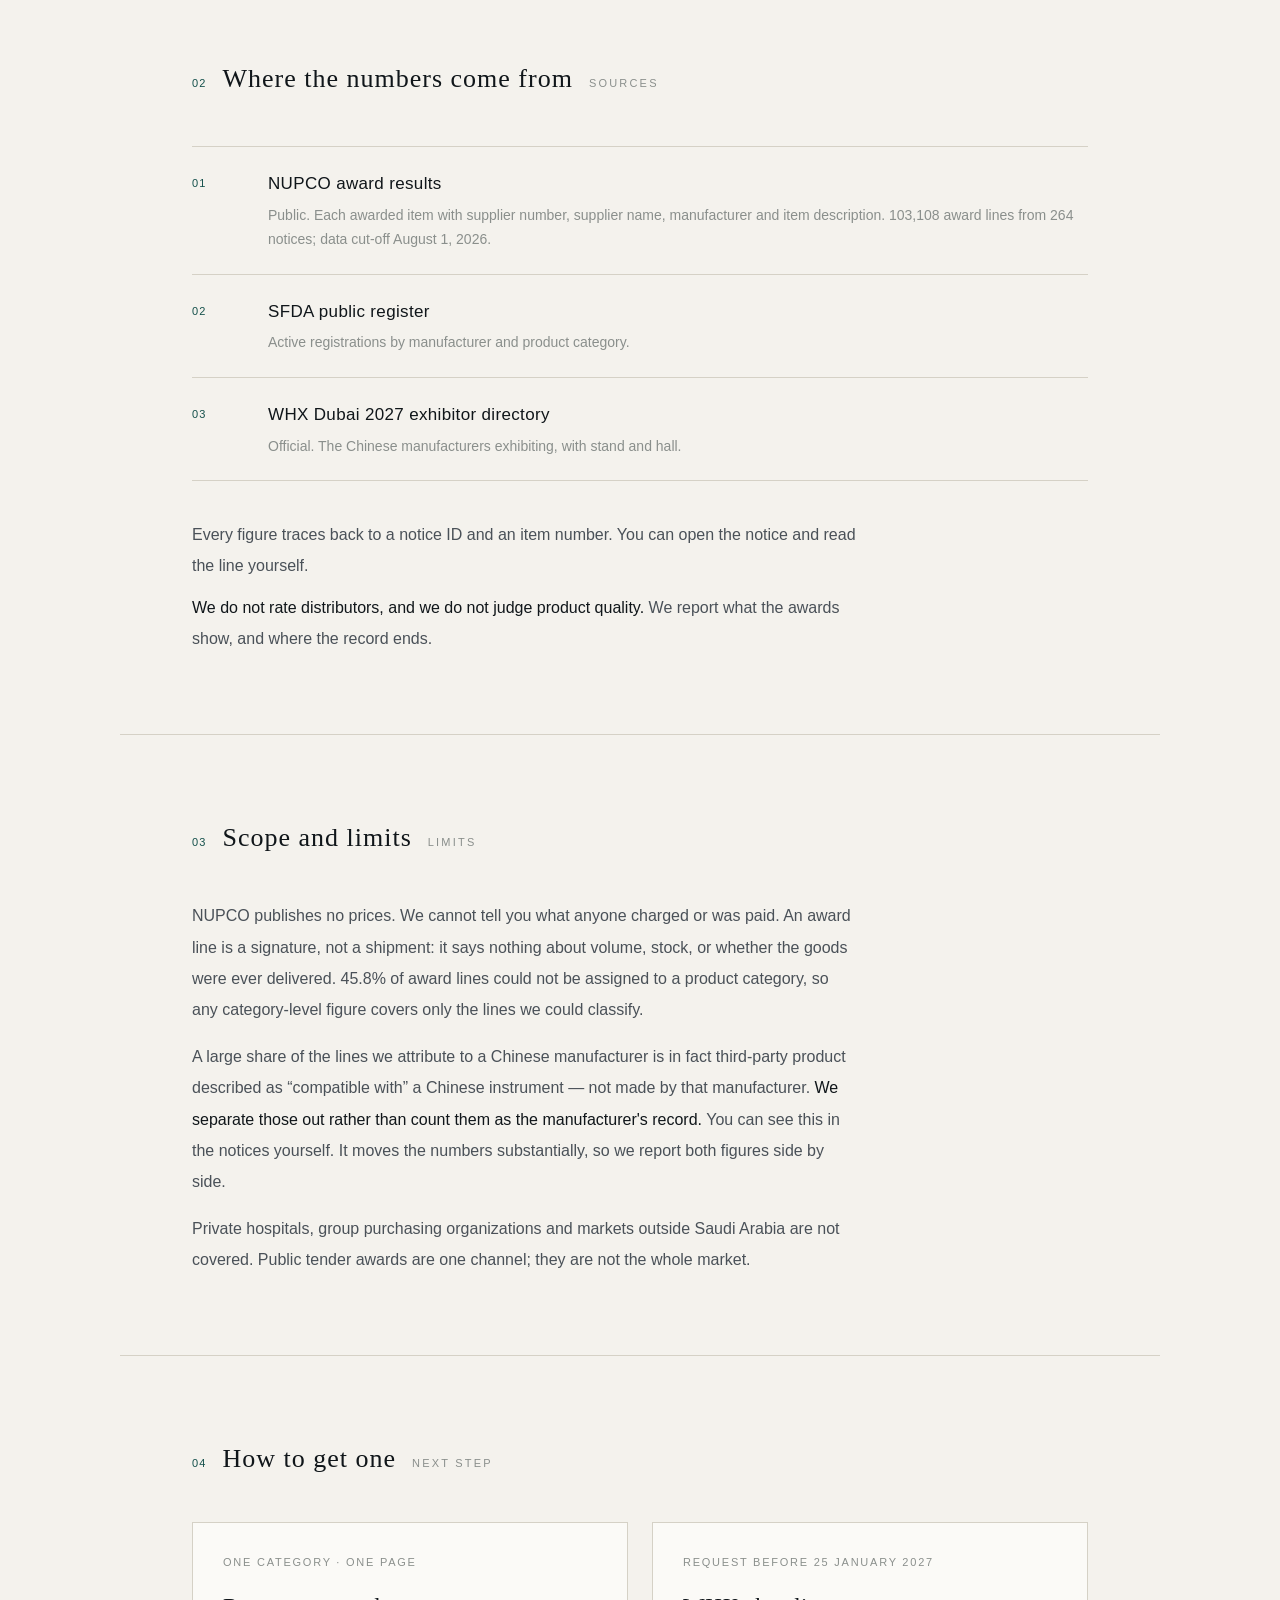
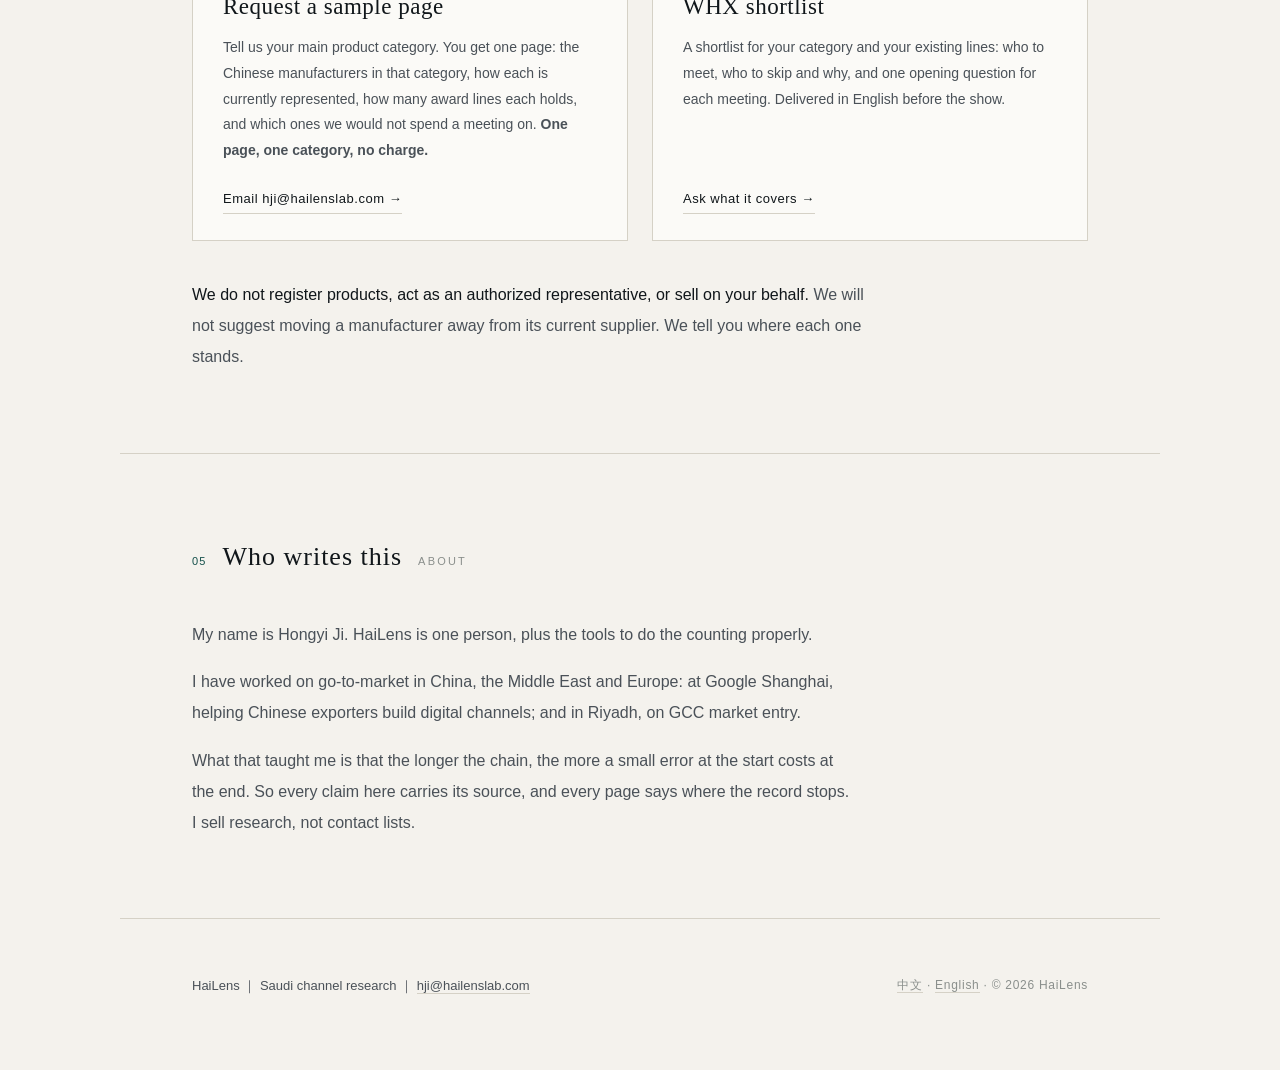
==== commit e1004cc4: "en: replace weak count with 105 -> 0 contrast" ====
--- a/en/index.html
+++ b/en/index.html
@@ -23,6 +23,9 @@
   .stat-t b{color:var(--ink);font-weight:500}
   .hero .act .link{font-size:14px;color:var(--ink-2);text-decoration:none;border-bottom:1px solid var(--rule);padding-bottom:2px}
   .hero .act .link:hover{color:var(--ink);border-color:var(--ink)}
+  .stat-n{display:flex;align-items:baseline;gap:10px}
+  .stat-arrow{font-size:.5em;color:var(--ink-3);transform:translateY(-4px)}
+  .stat-zero{color:var(--alert)}
   @media (max-width:640px){.stat-n{font-size:44px}.stat{padding:20px 22px}}
 </style>
 <script src="../assets/hl-analytics.js" defer></script>
@@ -51,8 +54,8 @@
     </p>
 
     <div class="stat">
-      <div class="stat-n">23</div>
-      <div class="stat-t">of the 109 Chinese manufacturers exhibiting at WHX Dubai 2027 hold active SFDA registrations and <b>no award line</b> in any NUPCO tender. One of them holds 105 active registrations.</div>
+      <div class="stat-n">105<span class="stat-arrow">→</span><span class="stat-zero">0</span></div>
+      <div class="stat-t">One Chinese manufacturer holds <b>105 active SFDA registrations</b> and has <b>no award line</b> in any of the 103,108 NUPCO award lines we counted. <b>Twenty-three</b> manufacturers exhibiting at WHX Dubai 2027 are in the same position — approved, and not being sold.</div>
     </div>
 
     <div class="act">
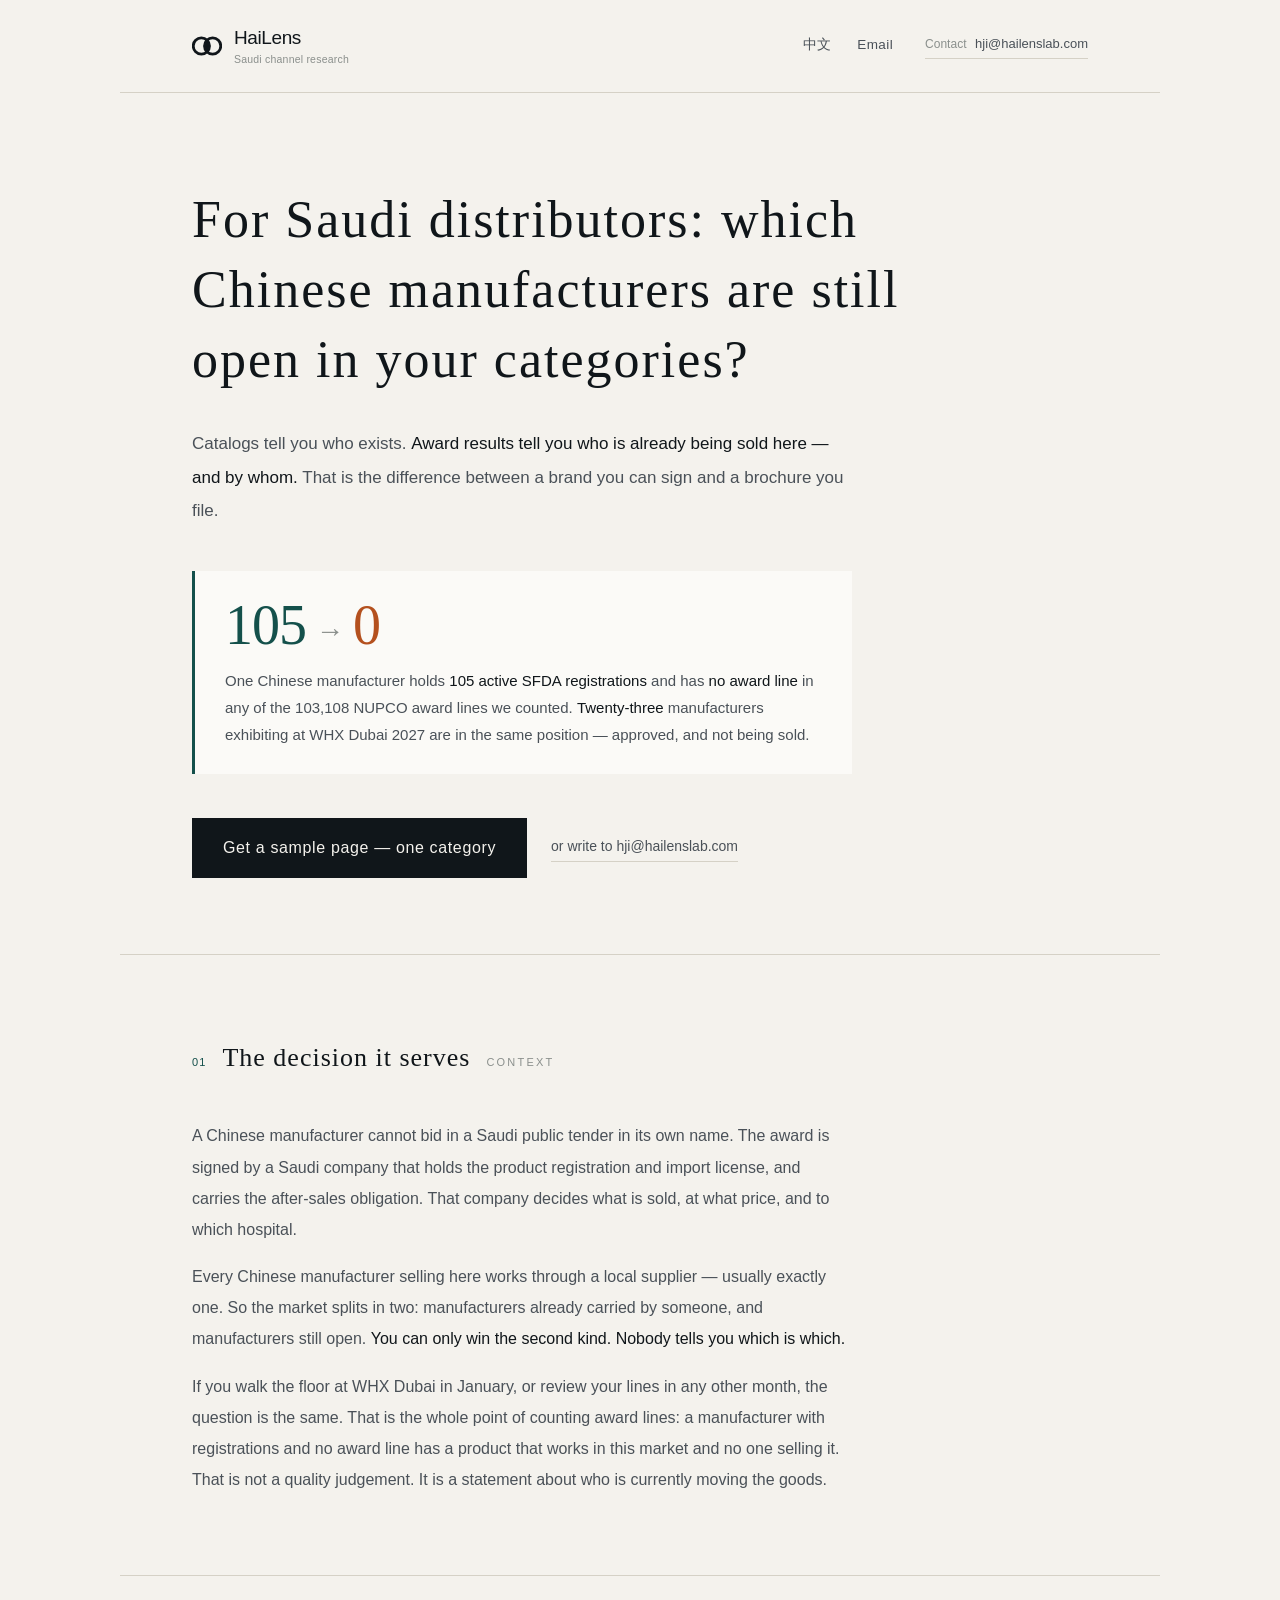
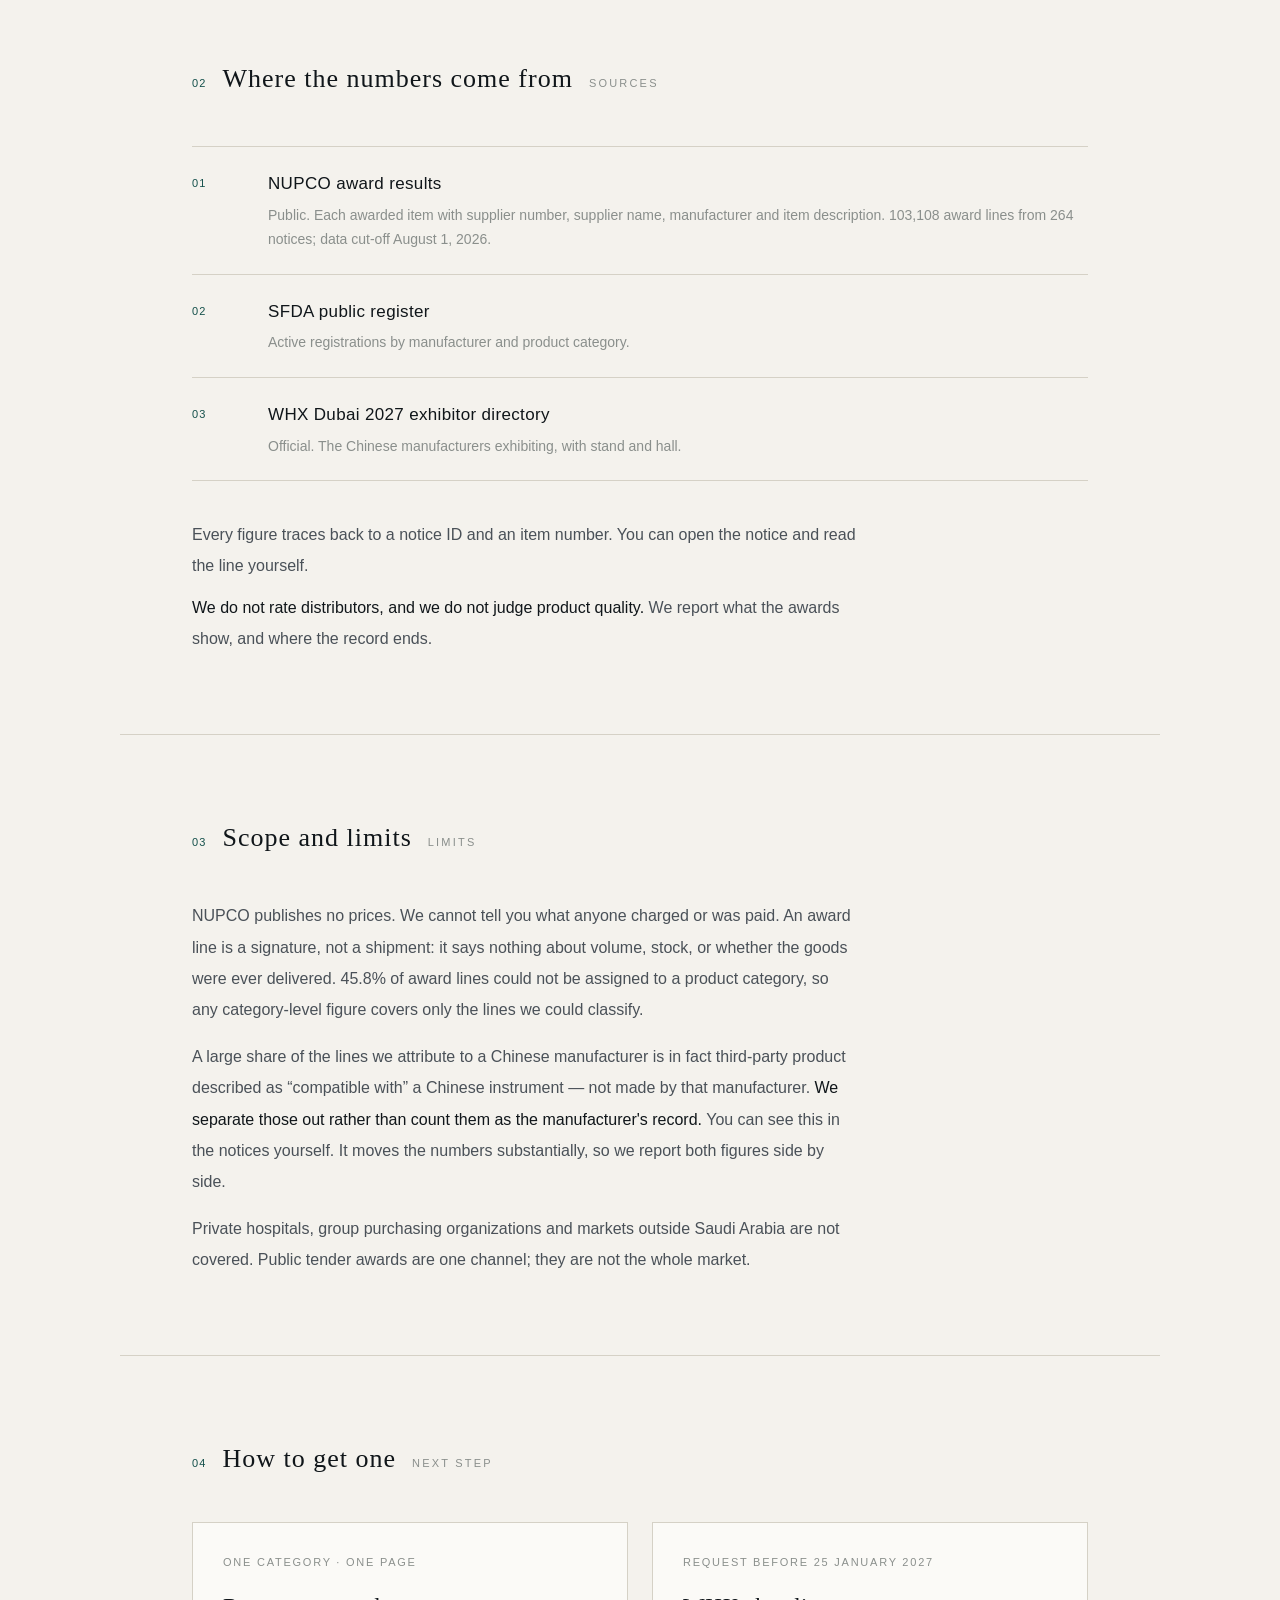
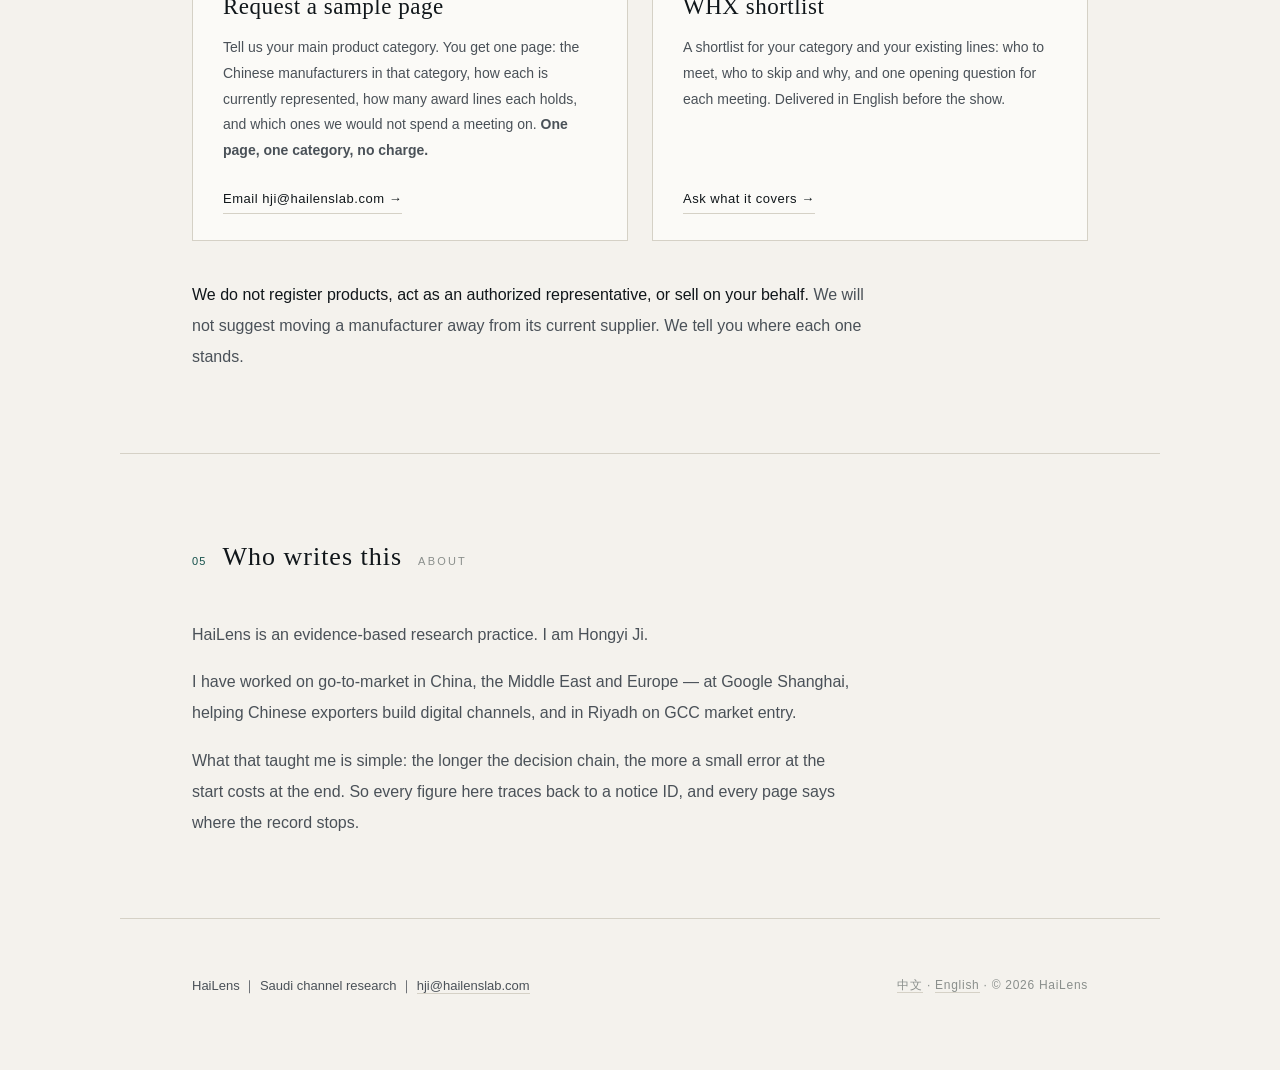
==== commit 0a143ac4: "en: About rewritten, 74 words, ends on where the record stops" ====
--- a/en/index.html
+++ b/en/index.html
@@ -150,13 +150,13 @@
       <span class="en">About</span>
     </div>
     <p class="body">
-      My name is Hongyi Ji. HaiLens is one person, plus the tools to do the counting properly.
+      HaiLens is an evidence-based research practice. I am Hongyi Ji.
     </p>
     <p class="body">
-      I have worked on go-to-market in China, the Middle East and Europe: at Google Shanghai, helping Chinese exporters build digital channels; and in Riyadh, on GCC market entry.
+      I have worked on go-to-market in China, the Middle East and Europe — at Google Shanghai, helping Chinese exporters build digital channels, and in Riyadh on GCC market entry.
     </p>
     <p class="body">
-      What that taught me is that the longer the chain, the more a small error at the start costs at the end. So every claim here carries its source, and every page says where the record stops. I sell research, not contact lists.
+      What that taught me is simple: the longer the decision chain, the more a small error at the start costs at the end. So every figure here traces back to a notice ID, and every page says where the record stops.
     </p>
   </section>
 
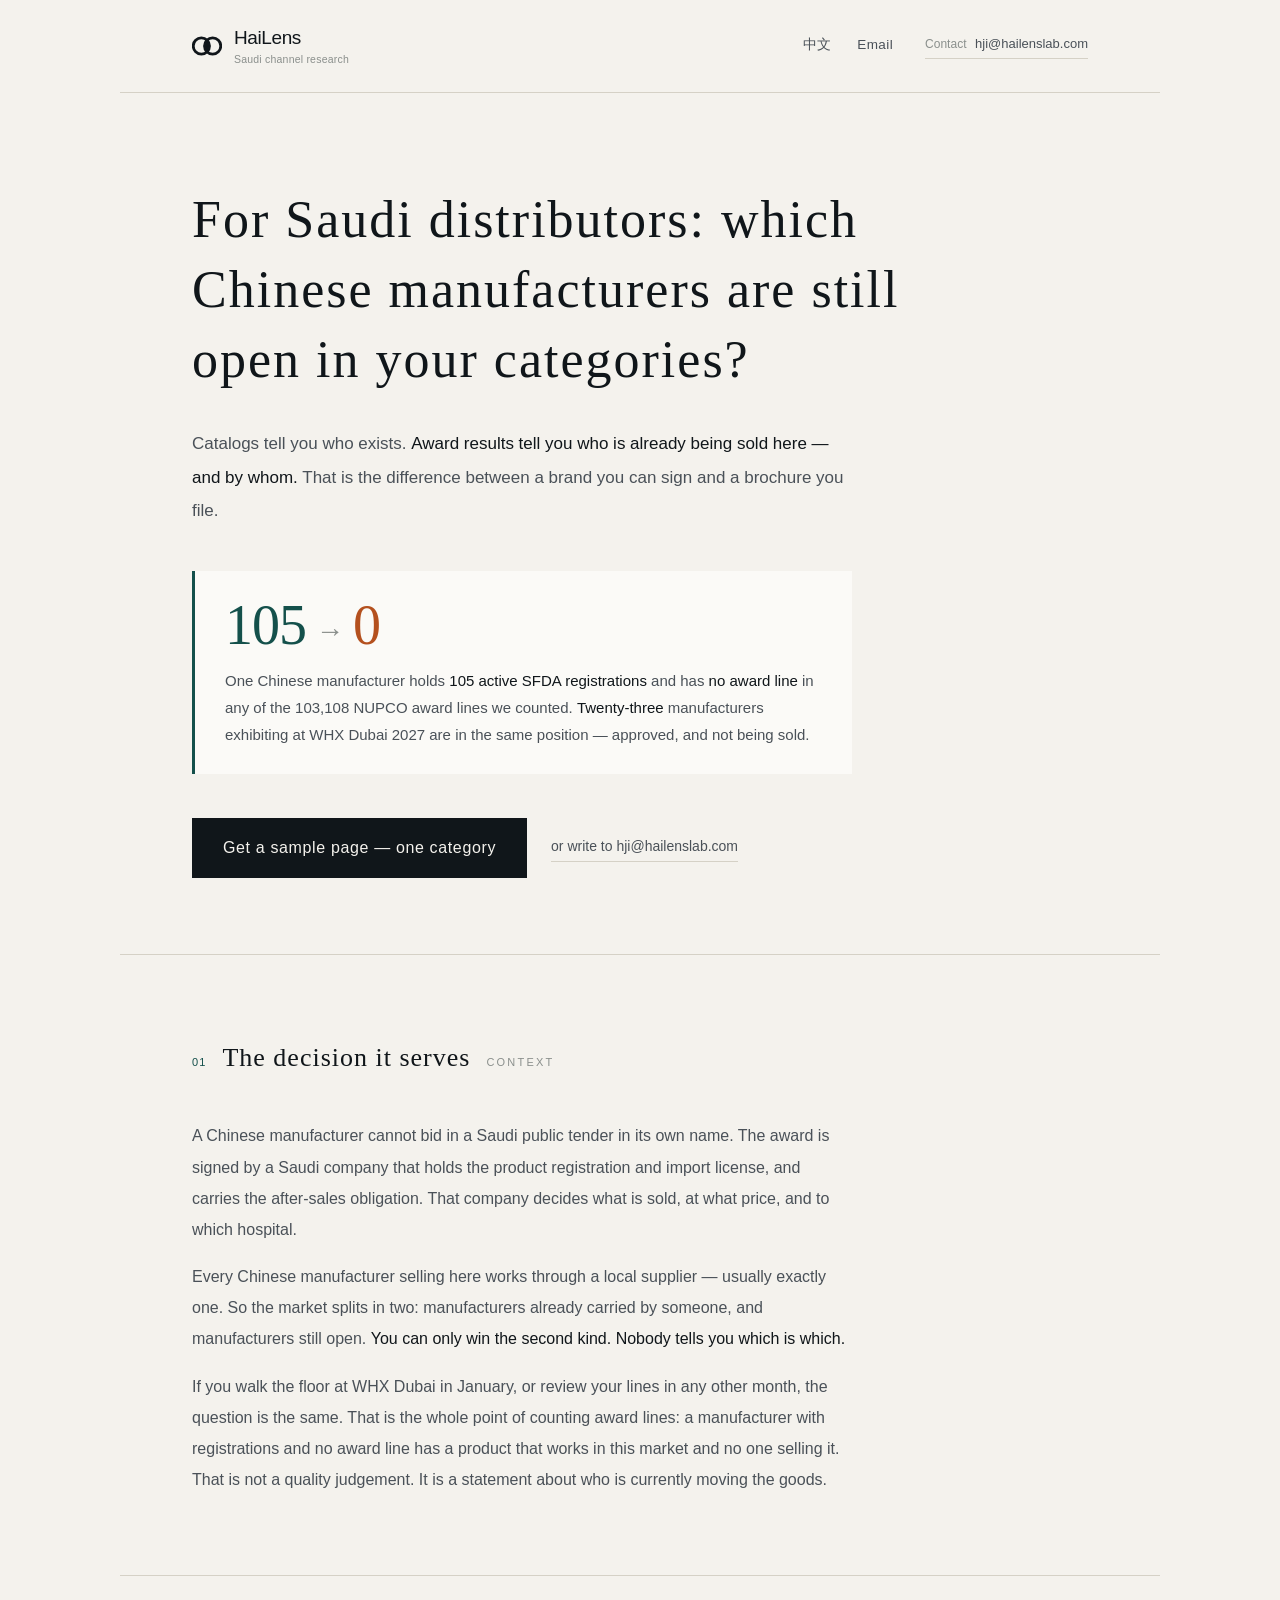
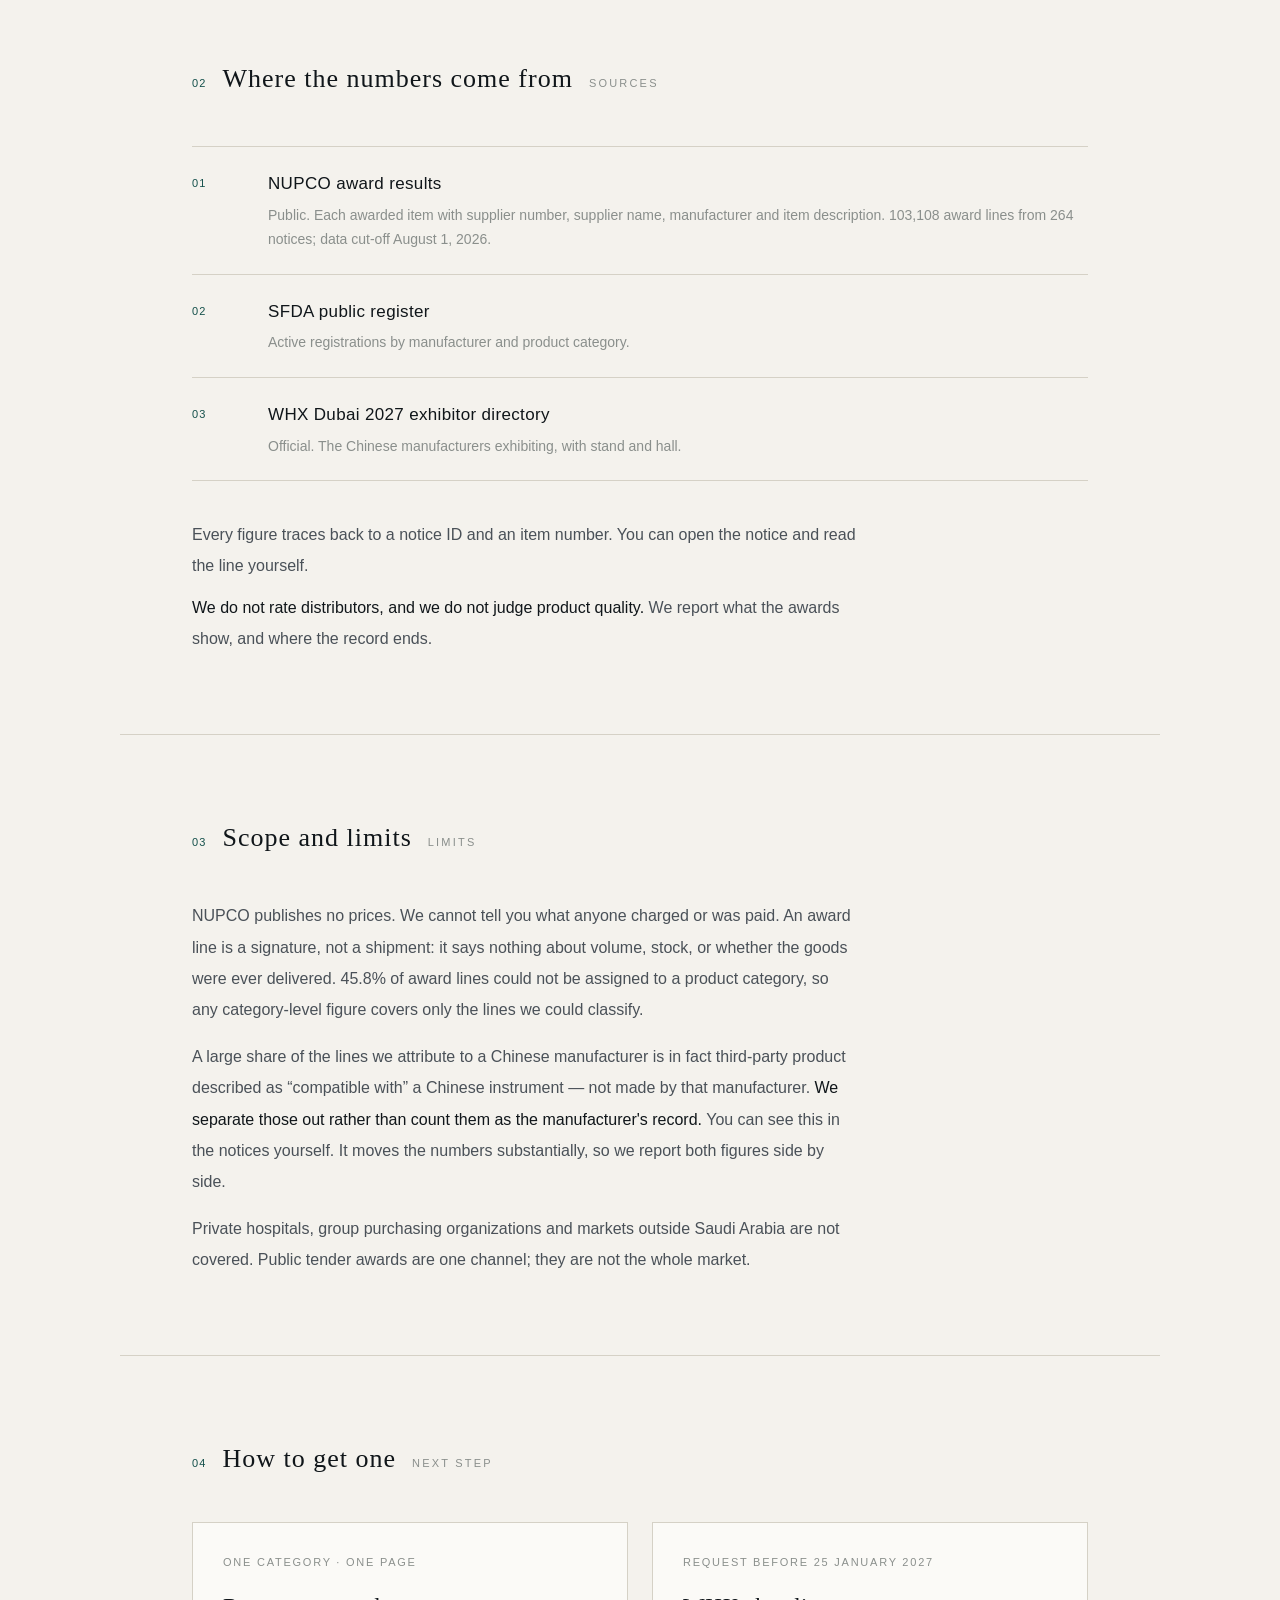
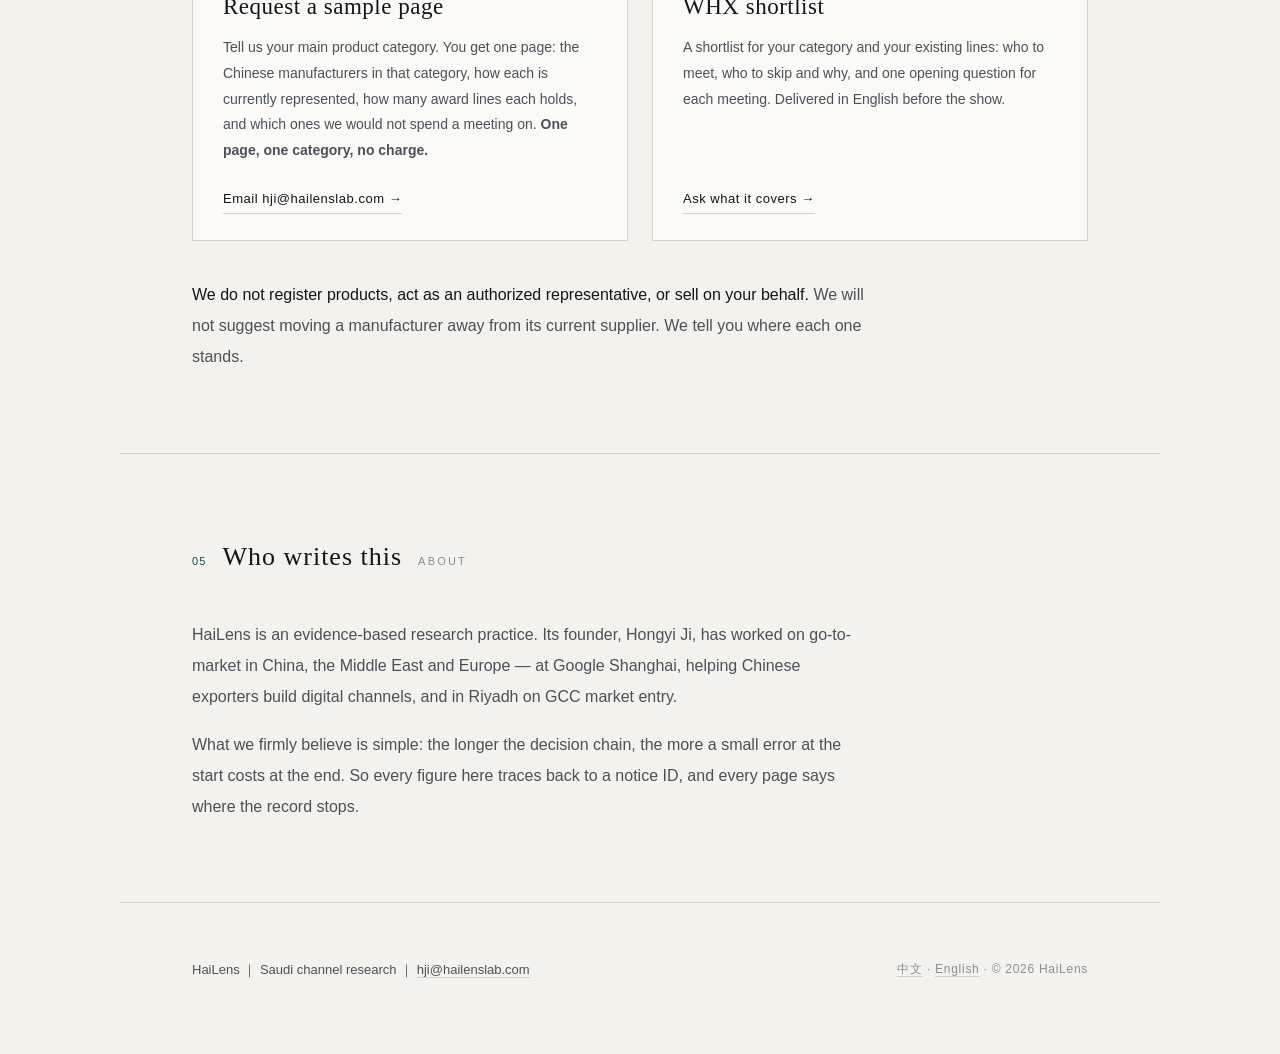
==== commit f9fcd274: "en: About to founder third-person, fix Ji casing and colon spacing" ====
--- a/en/index.html
+++ b/en/index.html
@@ -150,13 +150,10 @@
       <span class="en">About</span>
     </div>
     <p class="body">
-      HaiLens is an evidence-based research practice. I am Hongyi Ji.
+      HaiLens is an evidence-based research practice. Its founder, Hongyi Ji, has worked on go-to-market in China, the Middle East and Europe — at Google Shanghai, helping Chinese exporters build digital channels, and in Riyadh on GCC market entry.
     </p>
     <p class="body">
-      I have worked on go-to-market in China, the Middle East and Europe — at Google Shanghai, helping Chinese exporters build digital channels, and in Riyadh on GCC market entry.
-    </p>
-    <p class="body">
-      What that taught me is simple: the longer the decision chain, the more a small error at the start costs at the end. So every figure here traces back to a notice ID, and every page says where the record stops.
+      What we firmly believe is simple: the longer the decision chain, the more a small error at the start costs at the end. So every figure here traces back to a notice ID, and every page says where the record stops.
     </p>
   </section>
 
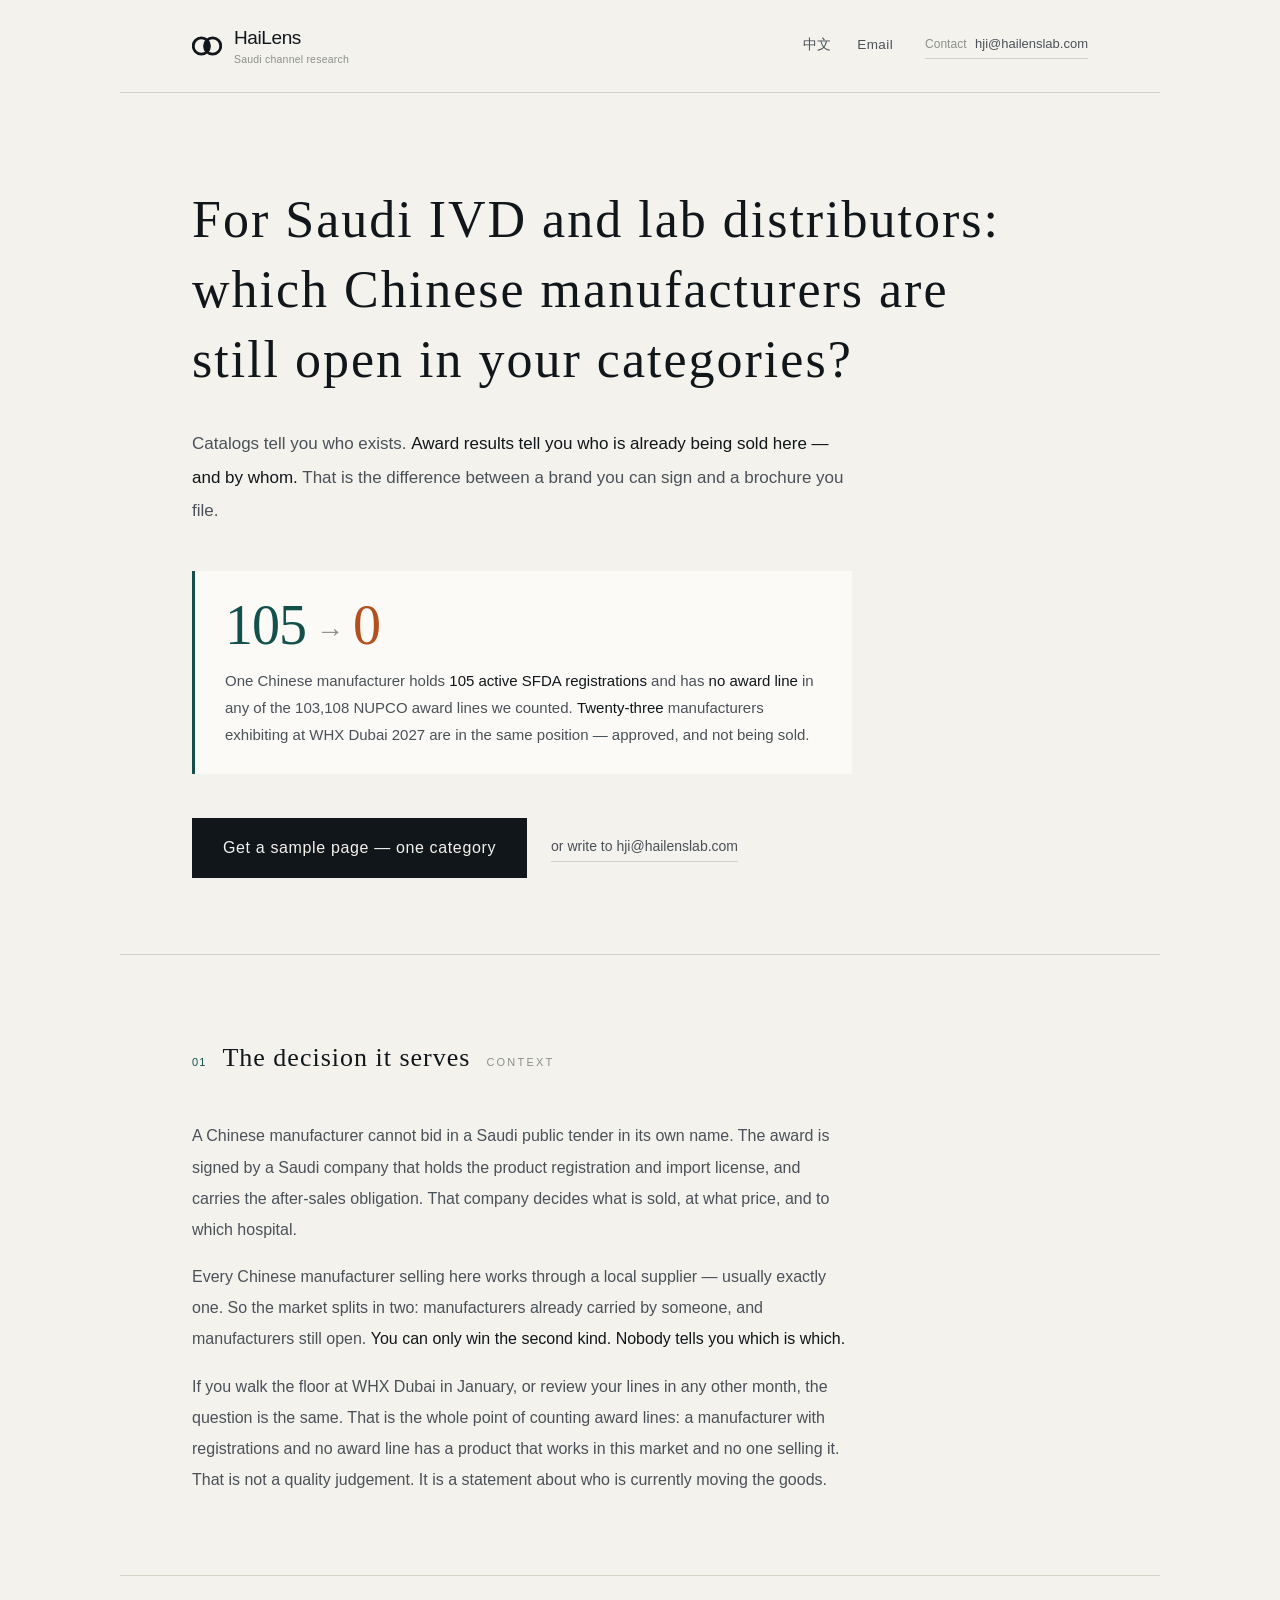
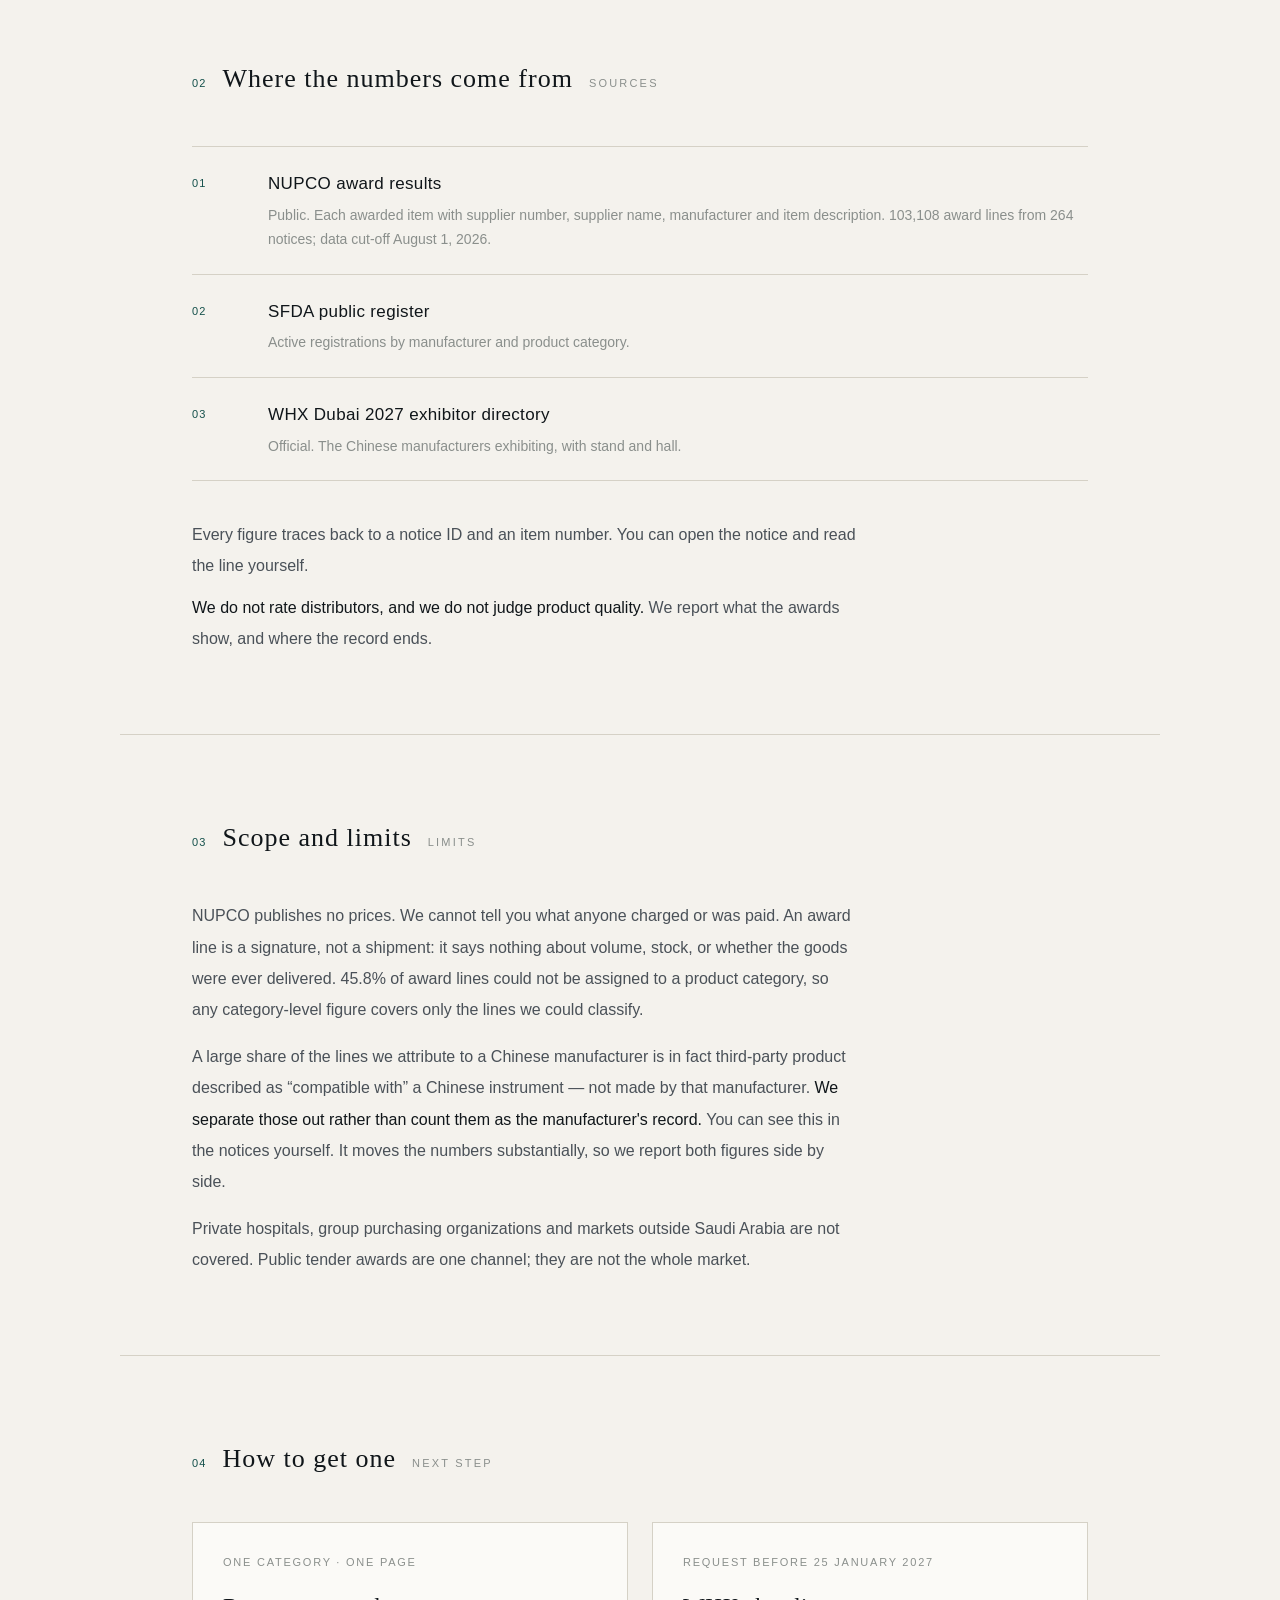
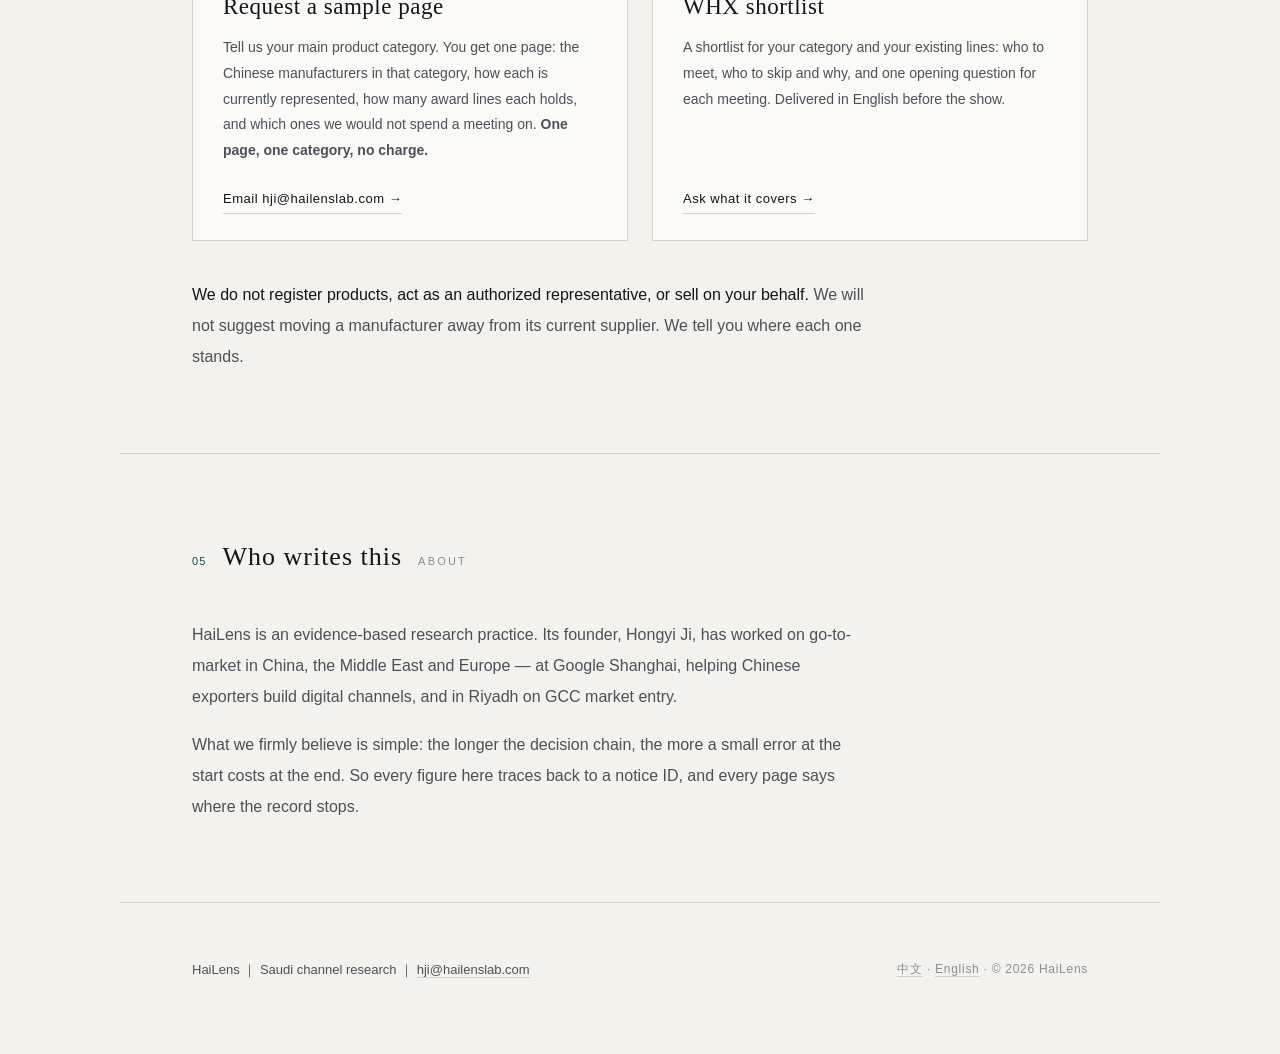
==== commit 46f3ee18: "en: qualify the reader as IVD and lab distributors in H1 and meta" ====
--- a/en/index.html
+++ b/en/index.html
@@ -4,7 +4,7 @@
 <meta charset="utf-8">
 <meta name="viewport" content="width=device-width, initial-scale=1">
 <title>HaiLens — Which Chinese manufacturers are still open in your categories</title>
-<meta name="description" content="For Saudi distributors: which Chinese manufacturers in your category are already represented in NUPCO public tenders, by which local supplier, and which ones can be signed at low cost. Every figure traces to a notice ID.">
+<meta name="description" content="For Saudi IVD and lab distributors: which Chinese manufacturers in your category are already represented in NUPCO public tenders, by which local supplier, and which ones can be signed at low cost. Every figure traces to a notice ID.">
 <meta property="og:type" content="website">
 <meta property="og:url" content="https://hailenslab.com/en/">
 <meta property="og:title" content="HaiLens — Which Chinese manufacturers are still open in your categories">
@@ -47,7 +47,7 @@
 <main>
 
   <section class="wrap hero">
-    <h1>For Saudi distributors: which Chinese manufacturers are still open in your categories?</h1>
+    <h1>For Saudi IVD and lab distributors: which Chinese manufacturers are still open in your categories?</h1>
     <p class="lede">
       Catalogs tell you who exists. <b>Award results tell you who is already being sold here — and by whom.</b>
       That is the difference between a brand you can sign and a brochure you file.
